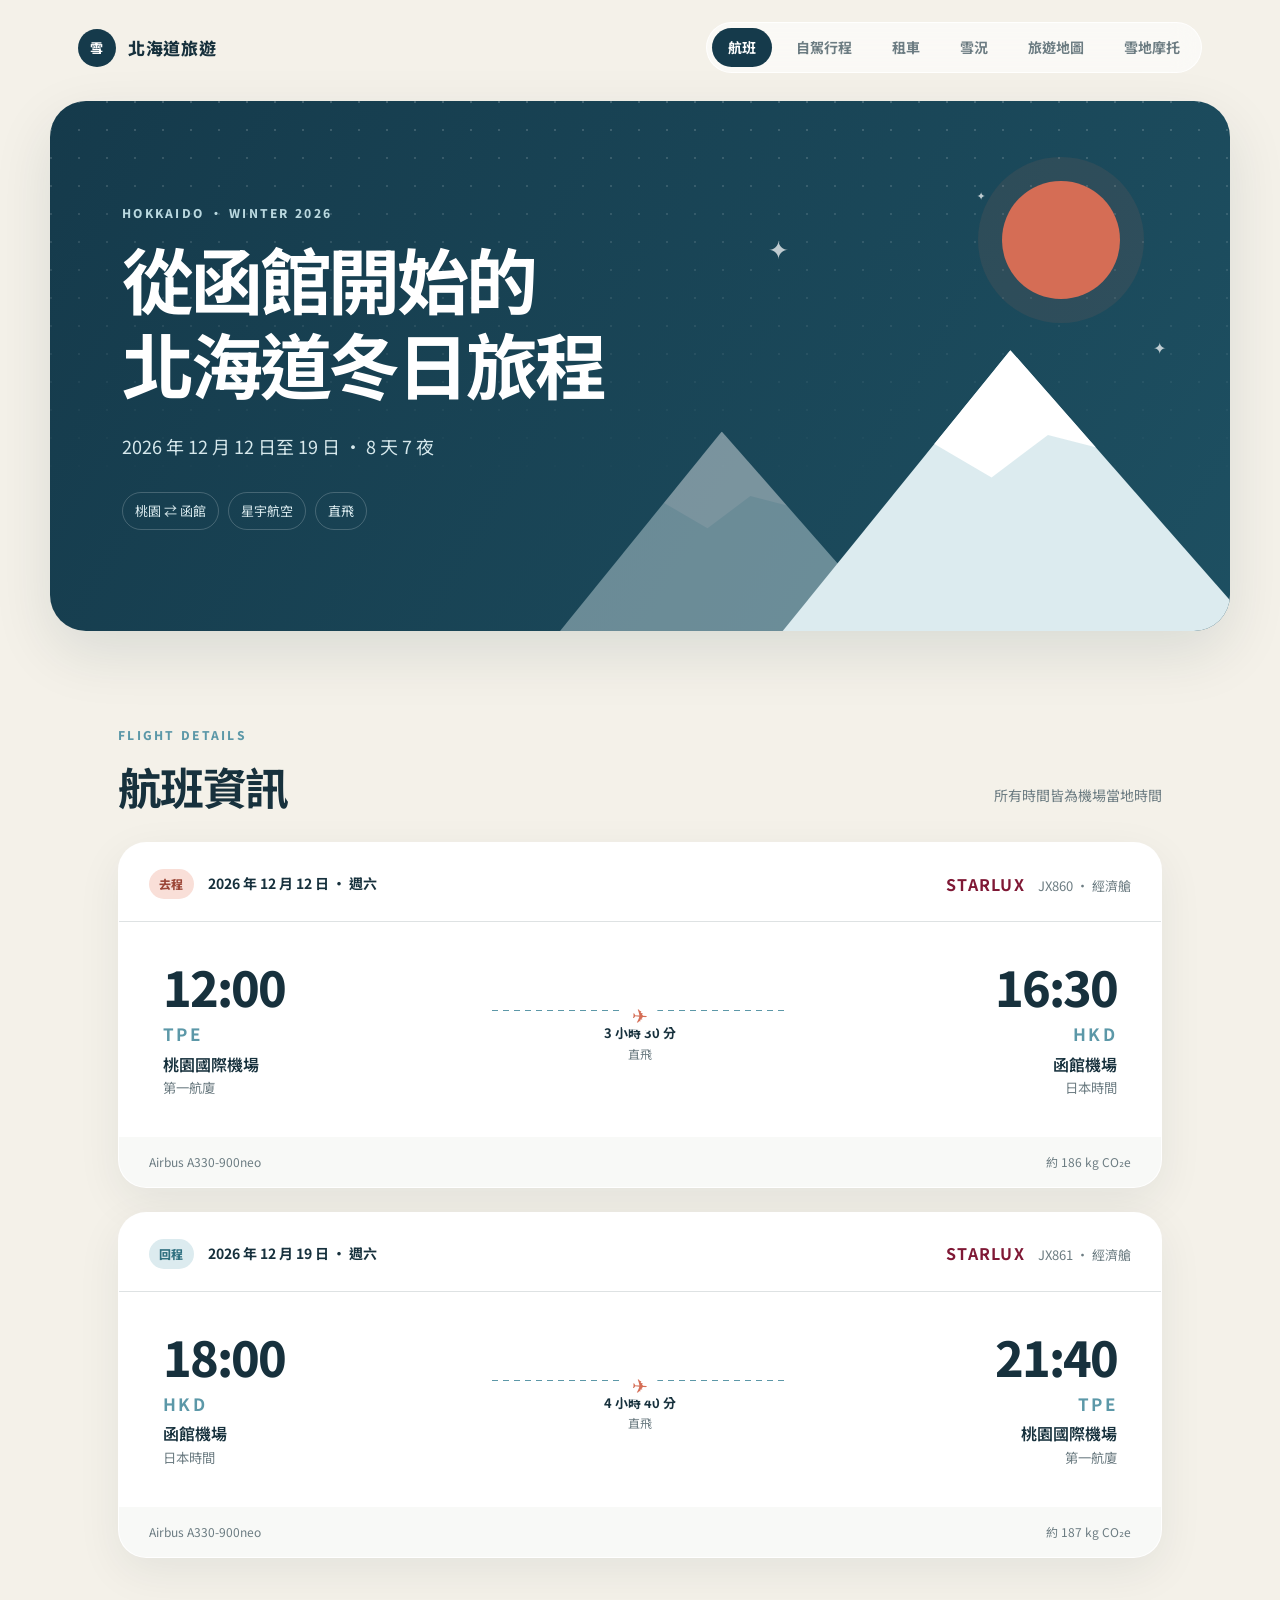
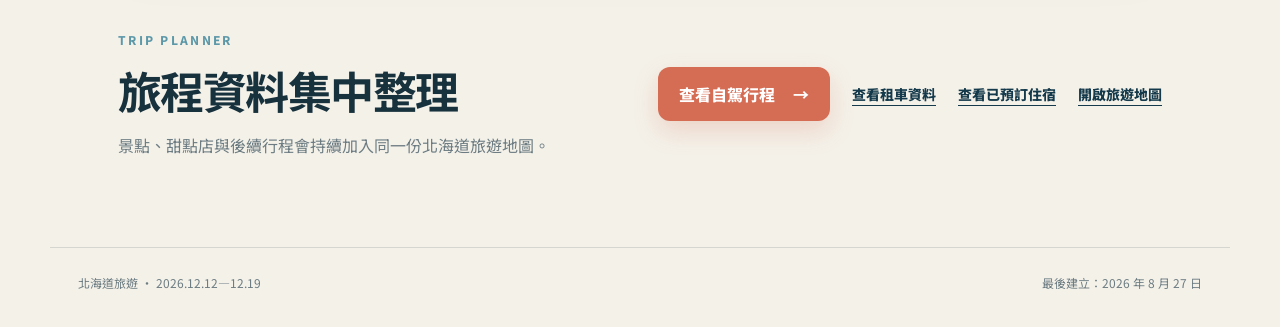
==== index.html @ eaa724d9 "Publish tandem snowmobile comparison page" ====
<!doctype html>
<html lang="zh-Hant">
<head>
  <meta charset="utf-8">
  <meta name="viewport" content="width=device-width, initial-scale=1">
  <meta name="description" content="2026 北海道旅遊航班與行程資訊">
  <meta name="theme-color" content="#153a4b">
  <title>北海道旅遊 2026｜航班資訊</title>
  <link rel="icon" href="favicon.svg" type="image/svg+xml">
  <link rel="preconnect" href="https://fonts.googleapis.com">
  <link rel="preconnect" href="https://fonts.gstatic.com" crossorigin>
  <link href="https://fonts.googleapis.com/css2?family=Noto+Sans+TC:wght@400;500;600;700;800&display=swap" rel="stylesheet">
  <link rel="stylesheet" href="styles.css">
</head>
<body>
  <a class="skip-link" href="#main">跳至主要內容</a>

  <header class="site-header">
    <a class="brand" href="index.html" aria-label="北海道旅遊首頁">
      <span class="brand-mark" aria-hidden="true">雪</span>
      <span>北海道旅遊</span>
    </a>
    <nav class="nav" aria-label="主要導覽">
      <a class="nav-link active" href="index.html" aria-current="page">航班</a>
      <a class="nav-link" href="itinerary.html">自駕行程</a>
      <a class="nav-link" href="rental.html">租車</a>
      <a class="nav-link" href="weather.html">雪況</a>
      <a class="nav-link" href="map.html">旅遊地圖</a>
      <a class="nav-link" href="snowmobile.html">雪地摩托</a>
    </nav>
  </header>

  <main id="main">
    <section class="hero">
      <div class="hero-content">
        <p class="eyebrow">HOKKAIDO · WINTER 2026</p>
        <h1>從函館開始的<br>北海道冬日旅程</h1>
        <p class="hero-copy">2026 年 12 月 12 日至 19 日 · 8 天 7 夜</p>
        <div class="hero-meta" aria-label="旅程摘要">
          <span>桃園 ⇄ 函館</span>
          <span>星宇航空</span>
          <span>直飛</span>
        </div>
      </div>
      <div class="hero-art" aria-hidden="true">
        <span class="sun"></span>
        <span class="mountain mountain-back"></span>
        <span class="mountain mountain-front"></span>
        <span class="snow snow-one">✦</span>
        <span class="snow snow-two">✦</span>
        <span class="snow snow-three">✦</span>
      </div>
    </section>

    <section class="content-section" aria-labelledby="flight-heading">
      <div class="section-heading">
        <div>
          <p class="eyebrow dark">FLIGHT DETAILS</p>
          <h2 id="flight-heading">航班資訊</h2>
        </div>
        <p class="section-note">所有時間皆為機場當地時間</p>
      </div>

      <div class="flight-grid">
        <article class="flight-card">
          <div class="flight-card-top">
            <div>
              <span class="direction-tag outbound">去程</span>
              <p class="flight-date">2026 年 12 月 12 日 · 週六</p>
            </div>
            <div class="airline">
              <strong>STARLUX</strong>
              <span>JX860 · 經濟艙</span>
            </div>
          </div>

          <div class="route" aria-label="桃園飛往函館">
            <div class="airport airport-origin">
              <time datetime="2026-12-12T12:00:00+08:00">12:00</time>
              <strong>TPE</strong>
              <span>桃園國際機場</span>
              <small>第一航廈</small>
            </div>
            <div class="route-line">
              <span class="plane" aria-hidden="true">✈</span>
              <span class="line"></span>
              <strong>3 小時 30 分</strong>
              <small>直飛</small>
            </div>
            <div class="airport airport-destination">
              <time datetime="2026-12-12T16:30:00+09:00">16:30</time>
              <strong>HKD</strong>
              <span>函館機場</span>
              <small>日本時間</small>
            </div>
          </div>

          <div class="flight-card-bottom">
            <span>Airbus A330-900neo</span>
            <span>約 186 kg CO₂e</span>
          </div>
        </article>

        <article class="flight-card">
          <div class="flight-card-top">
            <div>
              <span class="direction-tag inbound">回程</span>
              <p class="flight-date">2026 年 12 月 19 日 · 週六</p>
            </div>
            <div class="airline">
              <strong>STARLUX</strong>
              <span>JX861 · 經濟艙</span>
            </div>
          </div>

          <div class="route" aria-label="函館飛往桃園">
            <div class="airport airport-origin">
              <time datetime="2026-12-19T18:00:00+09:00">18:00</time>
              <strong>HKD</strong>
              <span>函館機場</span>
              <small>日本時間</small>
            </div>
            <div class="route-line">
              <span class="plane" aria-hidden="true">✈</span>
              <span class="line"></span>
              <strong>4 小時 40 分</strong>
              <small>直飛</small>
            </div>
            <div class="airport airport-destination">
              <time datetime="2026-12-19T21:40:00+08:00">21:40</time>
              <strong>TPE</strong>
              <span>桃園國際機場</span>
              <small>第一航廈</small>
            </div>
          </div>

          <div class="flight-card-bottom">
            <span>Airbus A330-900neo</span>
            <span>約 187 kg CO₂e</span>
          </div>
        </article>
      </div>
    </section>

    <section class="quick-section" aria-labelledby="quick-heading">
      <div class="quick-copy">
        <p class="eyebrow dark">TRIP PLANNER</p>
        <h2 id="quick-heading">旅程資料集中整理</h2>
        <p>景點、甜點店與後續行程會持續加入同一份北海道旅遊地圖。</p>
      </div>
      <div class="quick-actions">
        <a class="primary-button" href="itinerary.html">
          查看自駕行程
          <span aria-hidden="true">→</span>
        </a>
        <a class="text-button" href="rental.html">查看租車資料</a>
        <a class="text-button" href="itinerary.html#hotel-booking">查看已預訂住宿</a>
        <a class="text-button" href="map.html">開啟旅遊地圖</a>
      </div>
    </section>
  </main>

  <footer class="footer">
    <p>北海道旅遊 · 2026.12.12—12.19</p>
    <p>最後建立：2026 年 8 月 27 日</p>
  </footer>
</body>
</html>
---- styles.css ----
:root {
  --ink: #17313d;
  --muted: #6c7c82;
  --paper: #f4f1e9;
  --white: #ffffff;
  --deep: #153a4b;
  --deep-2: #0d2935;
  --ice: #dcebef;
  --blue: #5c98a8;
  --coral: #d56d55;
  --gold: #d5aa58;
  --line: rgba(23, 49, 61, 0.14);
  --shadow: 0 22px 60px rgba(13, 41, 53, 0.11);
  --radius-lg: 28px;
  --radius-md: 18px;
}

* {
  box-sizing: border-box;
}

html {
  scroll-behavior: smooth;
}

body {
  margin: 0;
  color: var(--ink);
  background: var(--paper);
  font-family: "Noto Sans TC", system-ui, -apple-system, BlinkMacSystemFont, "Segoe UI", sans-serif;
  line-height: 1.65;
}

a {
  color: inherit;
}

.skip-link {
  position: fixed;
  top: 12px;
  left: 12px;
  z-index: 100;
  padding: 10px 14px;
  color: var(--white);
  background: var(--deep-2);
  border-radius: 8px;
  transform: translateY(-160%);
}

.skip-link:focus {
  transform: translateY(0);
}

.site-header {
  position: relative;
  z-index: 10;
  display: flex;
  align-items: center;
  justify-content: space-between;
  max-width: 1180px;
  margin: 0 auto;
  padding: 22px 28px;
}

.brand {
  display: inline-flex;
  align-items: center;
  gap: 12px;
  font-size: 17px;
  font-weight: 800;
  text-decoration: none;
  letter-spacing: 0.04em;
}

.brand-mark {
  display: grid;
  width: 38px;
  height: 38px;
  place-items: center;
  color: var(--white);
  background: var(--deep);
  border-radius: 50%;
  font-size: 13px;
}

.nav {
  display: flex;
  gap: 8px;
  padding: 5px;
  background: rgba(255, 255, 255, 0.58);
  border: 1px solid rgba(255, 255, 255, 0.85);
  border-radius: 999px;
  backdrop-filter: blur(14px);
}

.nav-link {
  padding: 8px 16px;
  color: var(--muted);
  border-radius: 999px;
  font-size: 14px;
  font-weight: 700;
  text-decoration: none;
}

.nav-link:hover,
.nav-link:focus-visible {
  color: var(--ink);
}

.nav-link.active {
  color: var(--white);
  background: var(--deep);
}

.hero {
  position: relative;
  display: grid;
  grid-template-columns: 1.1fr 0.9fr;
  min-height: 530px;
  max-width: 1180px;
  margin: 6px auto 0;
  overflow: hidden;
  color: var(--white);
  background:
    linear-gradient(120deg, rgba(21, 58, 75, 0.99), rgba(30, 81, 99, 0.93)),
    var(--deep);
  border-radius: 36px;
  box-shadow: var(--shadow);
}

.hero::before {
  position: absolute;
  inset: 0;
  content: "";
  opacity: 0.17;
  background-image: radial-gradient(circle at 1px 1px, #fff 1px, transparent 0);
  background-size: 28px 28px;
  mask-image: linear-gradient(to bottom, #000, transparent 75%);
}

.hero-content {
  position: relative;
  z-index: 2;
  align-self: center;
  padding: 72px;
}

.eyebrow {
  margin: 0 0 14px;
  color: #b9d8df;
  font-size: 12px;
  font-weight: 800;
  letter-spacing: 0.19em;
}

.eyebrow.dark {
  color: var(--blue);
}

.hero h1,
.map-hero h1 {
  margin: 0;
  font-size: clamp(42px, 6vw, 72px);
  line-height: 1.18;
  letter-spacing: -0.045em;
}

.hero-copy {
  margin: 26px 0 0;
  color: #d6e8ec;
  font-size: 18px;
}

.hero-meta {
  display: flex;
  flex-wrap: wrap;
  gap: 9px;
  margin-top: 30px;
}

.hero-meta span {
  padding: 7px 12px;
  color: #dcecf0;
  border: 1px solid rgba(255, 255, 255, 0.2);
  border-radius: 999px;
  font-size: 13px;
}

.hero-art {
  position: relative;
  min-height: 460px;
}

.sun {
  position: absolute;
  top: 80px;
  right: 110px;
  width: 118px;
  height: 118px;
  background: var(--coral);
  border-radius: 50%;
  box-shadow: 0 0 0 24px rgba(213, 109, 85, 0.1);
}

.mountain {
  position: absolute;
  right: -20%;
  bottom: -17%;
  width: 118%;
  height: 70%;
  background: #dcebef;
  clip-path: polygon(48% 0, 100% 100%, 0 100%);
}

.mountain::before {
  position: absolute;
  top: 0;
  left: 0;
  width: 100%;
  height: 52%;
  content: "";
  background: #fff;
  clip-path: polygon(48% 0, 66% 54%, 54% 44%, 45% 66%, 35% 47%, 26% 62%);
}

.mountain-back {
  right: 35%;
  bottom: -24%;
  opacity: 0.42;
  transform: scale(0.76);
}

.snow {
  position: absolute;
  color: rgba(255, 255, 255, 0.72);
}

.snow-one { top: 24%; left: 13%; font-size: 25px; }
.snow-two { top: 44%; right: 12%; font-size: 16px; }
.snow-three { top: 16%; right: 46%; font-size: 11px; }

.content-section,
.quick-section,
.saved-preview {
  max-width: 1100px;
  margin: 0 auto;
  padding: 94px 28px 0;
}

.section-heading {
  display: flex;
  align-items: end;
  justify-content: space-between;
  gap: 24px;
  margin-bottom: 28px;
}

.section-heading.compact {
  margin-bottom: 22px;
}

.section-heading h2,
.quick-copy h2,
.map-card-content h2 {
  margin: 0;
  font-size: clamp(30px, 4vw, 44px);
  line-height: 1.25;
  letter-spacing: -0.035em;
}

.section-note {
  margin: 0 0 7px;
  color: var(--muted);
  font-size: 14px;
}

.flight-grid {
  display: grid;
  gap: 24px;
}

.flight-card {
  overflow: hidden;
  background: var(--white);
  border: 1px solid rgba(255, 255, 255, 0.9);
  border-radius: var(--radius-lg);
  box-shadow: 0 14px 45px rgba(13, 41, 53, 0.07);
}

.flight-card-top,
.flight-card-bottom {
  display: flex;
  align-items: center;
  justify-content: space-between;
  gap: 20px;
}

.flight-card-top {
  padding: 26px 30px 22px;
  border-bottom: 1px solid var(--line);
}

.direction-tag,
.status-badge,
.place-type {
  display: inline-flex;
  align-items: center;
  width: fit-content;
  padding: 5px 10px;
  border-radius: 999px;
  font-size: 12px;
  font-weight: 800;
  letter-spacing: 0.04em;
}

.direction-tag.outbound {
  color: #9b4637;
  background: #f9dfd8;
}

.direction-tag.inbound,
.status-badge {
  color: #2f7080;
  background: var(--ice);
}

.flight-date {
  display: inline;
  margin: 0 0 0 10px;
  font-size: 14px;
  font-weight: 700;
}

.airline {
  display: flex;
  align-items: baseline;
  gap: 13px;
  text-align: right;
}

.airline strong {
  color: #7f1835;
  letter-spacing: 0.08em;
}

.airline span {
  color: var(--muted);
  font-size: 13px;
}

.route {
  display: grid;
  grid-template-columns: 1fr minmax(210px, 1fr) 1fr;
  align-items: center;
  gap: 34px;
  padding: 38px 44px;
}

.airport {
  display: grid;
}

.airport-destination {
  text-align: right;
}

.airport time {
  font-size: clamp(30px, 4.4vw, 48px);
  font-weight: 800;
  line-height: 1.1;
  letter-spacing: -0.04em;
}

.airport strong {
  margin-top: 8px;
  color: var(--blue);
  font-size: 17px;
  letter-spacing: 0.14em;
}

.airport span {
  margin-top: 2px;
  font-weight: 600;
}

.airport small,
.route-line small {
  color: var(--muted);
}

.route-line {
  position: relative;
  display: grid;
  justify-items: center;
  text-align: center;
}

.route-line .line {
  width: 100%;
  height: 1px;
  margin: 15px 0 11px;
  background: repeating-linear-gradient(to right, var(--blue) 0 6px, transparent 6px 11px);
}

.route-line .plane {
  position: absolute;
  top: 4px;
  color: var(--coral);
  background: var(--white);
  padding: 0 9px;
  font-size: 19px;
  transform: rotate(4deg);
}

.route-line strong {
  font-size: 13px;
}

.route-line small {
  font-size: 12px;
}

.flight-card-bottom {
  padding: 15px 30px;
  color: var(--muted);
  background: #f8f9f7;
  font-size: 12px;
}

.quick-section {
  display: flex;
  align-items: center;
  justify-content: space-between;
  gap: 42px;
  padding-top: 72px;
  padding-bottom: 88px;
}

.quick-copy p:last-child {
  max-width: 650px;
  margin: 14px 0 0;
  color: var(--muted);
}

.quick-actions {
  display: flex;
  flex: none;
  align-items: center;
  gap: 22px;
}

.text-button {
  color: var(--deep);
  font-size: 14px;
  font-weight: 800;
  text-underline-offset: 5px;
}

.primary-button {
  display: inline-flex;
  flex: none;
  align-items: center;
  justify-content: center;
  gap: 18px;
  padding: 14px 21px;
  color: var(--white);
  background: var(--coral);
  border-radius: 12px;
  box-shadow: 0 10px 25px rgba(213, 109, 85, 0.22);
  font-weight: 800;
  text-decoration: none;
  transition: transform 160ms ease, box-shadow 160ms ease;
}

.primary-button:hover,
.primary-button:focus-visible {
  transform: translateY(-2px);
  box-shadow: 0 14px 30px rgba(213, 109, 85, 0.3);
}

.primary-button.wide {
  width: 100%;
  margin-top: 26px;
}

.footer {
  display: flex;
  align-items: center;
  justify-content: space-between;
  gap: 20px;
  max-width: 1180px;
  margin: 0 auto;
  padding: 25px 28px 34px;
  color: var(--muted);
  border-top: 1px solid var(--line);
  font-size: 12px;
}

.footer p {
  margin: 0;
}

.map-main {
  padding-bottom: 90px;
}

.map-hero {
  display: flex;
  align-items: center;
  gap: 34px;
  max-width: 1100px;
  margin: 28px auto 0;
  padding: 62px 28px 46px;
}

.map-hero h1 {
  color: var(--deep);
  font-size: clamp(40px, 6vw, 68px);
}

.map-hero p:last-child {
  max-width: 700px;
  margin: 16px 0 0;
  color: var(--muted);
  font-size: 17px;
}

.map-pin {
  display: grid;
  flex: none;
  width: 96px;
  height: 112px;
  place-items: center;
  background: var(--coral);
  border-radius: 50% 50% 50% 10%;
  transform: rotate(-45deg);
  box-shadow: 0 18px 38px rgba(213, 109, 85, 0.22);
}

.map-pin span {
  width: 30px;
  height: 30px;
  background: var(--paper);
  border-radius: 50%;
}

.map-card {
  display: grid;
  grid-template-columns: 1.06fr 0.94fr;
  max-width: 1044px;
  min-height: 500px;
  margin: 0 auto;
  overflow: hidden;
  background: var(--white);
  border-radius: 32px;
  box-shadow: var(--shadow);
}

.map-card-art {
  position: relative;
  overflow: hidden;
  background-color: var(--deep);
  background-image:
    linear-gradient(rgba(255,255,255,.035) 1px, transparent 1px),
    linear-gradient(90deg, rgba(255,255,255,.035) 1px, transparent 1px);
  background-size: 40px 40px;
}

.map-card-art::before {
  position: absolute;
  top: 16%;
  right: 13%;
  width: 57%;
  height: 72%;
  content: "";
  background: #dcebef;
  border-radius: 52% 48% 45% 55% / 41% 53% 47% 59%;
  transform: rotate(-12deg);
  box-shadow: inset -30px -20px 0 rgba(92, 152, 168, 0.2);
}

.road {
  position: absolute;
  z-index: 2;
  height: 4px;
  background: var(--gold);
  border-radius: 999px;
  transform-origin: left center;
}

.road-one {
  top: 47%;
  left: 31%;
  width: 48%;
  transform: rotate(-19deg);
}

.road-two {
  top: 35%;
  left: 53%;
  width: 33%;
  transform: rotate(62deg);
}

.dot {
  position: absolute;
  z-index: 3;
  width: 18px;
  height: 18px;
  background: var(--coral);
  border: 4px solid var(--white);
  border-radius: 50%;
  box-shadow: 0 5px 10px rgba(13, 41, 53, 0.24);
}

.dot-one { top: 51%; left: 41%; }
.dot-two { top: 36%; left: 64%; }
.dot-three { top: 62%; left: 71%; }

.map-label {
  position: absolute;
  z-index: 4;
  bottom: 24px;
  left: 28px;
  color: rgba(255, 255, 255, 0.7);
  font-size: 11px;
  font-weight: 800;
  letter-spacing: 0.3em;
}

.map-card-content {
  align-self: center;
  padding: 56px;
}

.map-card-content h2 {
  margin-top: 17px;
}

.map-card-content > p {
  color: var(--muted);
}

.map-facts {
  display: grid;
  gap: 12px;
  margin: 24px 0 0;
}

.map-facts div {
  display: flex;
  justify-content: space-between;
  gap: 24px;
  padding-bottom: 10px;
  border-bottom: 1px solid var(--line);
}

.map-facts dt {
  color: var(--muted);
  font-size: 13px;
}

.map-facts dd {
  margin: 0;
  font-size: 13px;
  font-weight: 700;
  text-align: right;
}

.privacy-note {
  margin: 14px 0 0;
  font-size: 11px;
  line-height: 1.55;
}

.saved-preview {
  padding-top: 74px;
}

.place-grid {
  display: grid;
  grid-template-columns: repeat(2, 1fr);
  gap: 18px;
}

.place-card {
  padding: 26px;
  background: rgba(255, 255, 255, 0.58);
  border: 1px solid rgba(255, 255, 255, 0.9);
  border-radius: var(--radius-md);
}

.place-type {
  color: #2f7080;
  background: var(--ice);
}

.place-card h3 {
  margin: 16px 0 7px;
  font-size: 21px;
}

.place-card p {
  margin: 0;
  color: var(--muted);
  font-size: 14px;
}

/* Self-drive itinerary */
.itinerary-main {
  padding-bottom: 92px;
}

.roadtrip-hero {
  position: relative;
  display: grid;
  grid-template-columns: .9fr 1.1fr;
  align-items: center;
  min-height: 460px;
  max-width: 1180px;
  margin: 6px auto 0;
  overflow: hidden;
  color: var(--white);
  background: var(--deep);
  border-radius: 36px;
  box-shadow: var(--shadow);
}

.roadtrip-hero::after {
  position: absolute;
  inset: 0;
  z-index: 0;
  content: "";
  opacity: .15;
  background-image: radial-gradient(circle at 1px 1px, #fff 1px, transparent 0);
  background-size: 25px 25px;
}

.roadtrip-copy,
.route-diagram {
  position: relative;
  z-index: 1;
}

.roadtrip-copy {
  padding: 64px 0 64px 70px;
}

.roadtrip-copy h1 {
  margin: 0;
  font-size: clamp(42px, 5.4vw, 68px);
  line-height: 1.16;
  letter-spacing: -.045em;
}

.roadtrip-copy > p:last-child {
  margin: 24px 0 0;
  color: #c9e0e6;
}

.route-diagram {
  min-height: 360px;
  margin: 35px 35px 35px 20px;
  color: #7eb6c3;
  background: rgba(255, 255, 255, .055);
  border: 1px solid rgba(255, 255, 255, .1);
  border-radius: 28px;
}

.route-diagram svg {
  position: absolute;
  inset: 8% 3% 5%;
  width: 94%;
  height: 87%;
}

.route-stop {
  position: absolute;
  z-index: 2;
  padding: 5px 10px;
  color: var(--white);
  background: var(--coral);
  border: 3px solid var(--deep);
  border-radius: 999px;
  box-shadow: 0 7px 18px rgba(0,0,0,.18);
  font-size: 12px;
  font-weight: 800;
}

.stop-hakodate { bottom: 8%; left: 7%; }
.stop-onuma { bottom: 21%; left: 21%; }
.stop-toya { top: 50%; left: 38%; }
.stop-noboribetsu { top: 50%; right: 35%; }
.stop-otaru { top: 26%; right: 29%; }
.stop-sapporo { top: 35%; right: 18%; }
.stop-biei { top: 20%; right: 7%; }
.stop-asahikawa { top: 6%; right: 2%; }
.stop-chitose { top: 50%; right: 8%; }

.route-summary,
.daily-section,
.drive-guide,
.decision-section,
.source-section {
  max-width: 1100px;
  margin: 0 auto;
  padding: 88px 28px 0;
}

.night-grid {
  display: grid;
  grid-template-columns: repeat(6, 1fr);
  gap: 12px;
}

.night-grid article {
  display: grid;
  min-height: 145px;
  padding: 20px;
  align-content: space-between;
  background: rgba(255, 255, 255, .62);
  border: 1px solid rgba(255, 255, 255, .88);
  border-radius: 17px;
}

.night-grid span,
.night-grid small {
  color: var(--muted);
  font-size: 11px;
}

.night-grid strong {
  font-size: 23px;
}

.day-list {
  display: grid;
  gap: 20px;
}

.day-card {
  overflow: hidden;
  background: var(--white);
  border: 1px solid rgba(255,255,255,.9);
  border-radius: 24px;
  box-shadow: 0 12px 38px rgba(13, 41, 53, .065);
}

.day-card.long-drive {
  border: 2px solid #d69656;
}

.day-card.penguin-day {
  border: 2px solid #69a9bb;
  box-shadow: 0 16px 44px rgba(25, 92, 111, .13);
}

.day-header {
  display: grid;
  grid-template-columns: 66px 1fr auto;
  align-items: center;
  gap: 20px;
  padding: 24px 28px;
  background: #f9faf8;
  border-bottom: 1px solid var(--line);
}

.day-number {
  display: grid;
  width: 58px;
  height: 58px;
  place-items: center;
  align-content: center;
  color: var(--white);
  background: var(--deep);
  border-radius: 17px;
  line-height: 1;
}

.day-number span {
  font-size: 8px;
  font-weight: 800;
  letter-spacing: .15em;
}

.day-number strong {
  margin-top: 4px;
  font-size: 25px;
}

.day-header p {
  margin: 0 0 2px;
  color: var(--muted);
  font-size: 12px;
  font-weight: 700;
}

.day-header h3 {
  margin: 0;
  font-size: 21px;
  line-height: 1.35;
}

.drive-stat {
  display: grid;
  min-width: 120px;
  text-align: right;
}

.drive-stat strong {
  color: var(--blue);
}

.drive-stat span {
  color: var(--muted);
  font-size: 11px;
}

.day-body {
  display: grid;
  grid-template-columns: 1fr 270px;
  gap: 32px;
  padding: 28px;
}

.day-plan h4 {
  margin: 0 0 14px;
  color: var(--blue);
  font-size: 12px;
  letter-spacing: .12em;
}

.day-plan ul {
  display: grid;
  gap: 12px;
  margin: 0;
  padding: 0;
  list-style: none;
}

.day-plan li {
  display: grid;
  grid-template-columns: 58px 1fr;
  gap: 14px;
  align-items: start;
}

.day-plan time {
  color: var(--coral);
  font-size: 12px;
  font-weight: 800;
}

.day-plan li span {
  font-size: 14px;
}

.day-side {
  align-self: start;
  padding: 19px;
  background: #edf5f6;
  border-radius: 16px;
}

.day-side.warning-side {
  background: #fff4de;
}

.day-side.danger-side {
  color: #6d2b26;
  background: #fde8e4;
}

.priority-label {
  color: var(--blue);
  font-size: 10px;
  font-weight: 800;
  letter-spacing: .13em;
}

.warning-side .priority-label { color: #aa6a18; }
.danger-side .priority-label { color: #a84439; }

.day-side p {
  margin: 8px 0 17px;
  font-size: 12px;
}

.day-side a {
  color: var(--deep);
  font-size: 12px;
  font-weight: 800;
  text-underline-offset: 4px;
}

.guide-grid {
  display: grid;
  grid-template-columns: repeat(4, 1fr);
  gap: 16px;
}

.guide-card {
  padding: 24px;
  background: var(--deep);
  color: var(--white);
  border-radius: 20px;
}

.guide-card.critical-card {
  background: var(--coral);
}

.guide-icon {
  display: grid;
  width: 38px;
  height: 38px;
  place-items: center;
  color: var(--deep);
  background: var(--white);
  border-radius: 50%;
  font-size: 12px;
  font-weight: 800;
}

.guide-card h3 {
  margin: 18px 0 8px;
  font-size: 17px;
}

.guide-card p {
  margin: 0;
  color: #d7e7ea;
  font-size: 12px;
}

.critical-card p {
  color: #fff4ef;
}

.decision-section {
  display: grid;
  grid-template-columns: .65fr 1.35fr;
  gap: 48px;
  align-items: start;
}

.decision-section h2,
.source-section h2 {
  margin: 0;
  font-size: clamp(28px, 4vw, 42px);
  line-height: 1.25;
  letter-spacing: -.035em;
}

.decision-grid {
  display: grid;
  gap: 18px;
}

.decision-grid div {
  padding-bottom: 18px;
  border-bottom: 1px solid var(--line);
}

.decision-grid h3 {
  margin: 0 0 5px;
  font-size: 15px;
}

.decision-grid p {
  margin: 0;
  color: var(--muted);
  font-size: 13px;
}

.source-section {
  padding-bottom: 10px;
}

.source-section h2 {
  font-size: 28px;
}

.source-links {
  display: flex;
  flex-wrap: wrap;
  gap: 9px;
  margin-top: 20px;
}

.source-links a {
  padding: 8px 12px;
  color: var(--deep);
  background: rgba(255,255,255,.66);
  border: 1px solid rgba(255,255,255,.9);
  border-radius: 999px;
  font-size: 11px;
  font-weight: 700;
  text-decoration: none;
}

.source-section > p {
  margin: 16px 0 0;
  color: var(--muted);
  font-size: 11px;
}

@media (max-width: 900px) {
  .hero {
    grid-template-columns: 1fr;
    margin-inline: 18px;
  }

  .hero-content {
    padding: 58px 48px 20px;
  }

  .hero-art {
    min-height: 300px;
  }

  .sun {
    top: 30px;
  }

  .route {
    gap: 20px;
    padding-inline: 30px;
  }

  .map-card {
    grid-template-columns: 1fr;
    margin-inline: 28px;
  }

  .map-card-art {
    min-height: 330px;
  }

  .roadtrip-hero {
    grid-template-columns: 1fr;
    margin-inline: 18px;
  }

  .roadtrip-copy {
    padding: 58px 48px 10px;
  }

  .route-diagram {
    margin: 20px 35px 35px;
  }

  .night-grid {
    grid-template-columns: repeat(3, 1fr);
  }

  .guide-grid {
    grid-template-columns: repeat(2, 1fr);
  }
}

@media (max-width: 680px) {
  .site-header {
    padding: 16px 18px;
  }

  .brand > span:last-child {
    display: none;
  }

  .nav-link {
    padding: 7px 12px;
    font-size: 13px;
  }

  .hero {
    min-height: 0;
    border-radius: 24px;
  }

  .hero-content {
    padding: 48px 28px 12px;
  }

  .hero h1 {
    font-size: 43px;
  }

  .hero-copy {
    font-size: 15px;
  }

  .hero-art {
    min-height: 250px;
  }

  .sun {
    right: 68px;
    width: 84px;
    height: 84px;
  }

  .content-section,
  .quick-section,
  .saved-preview {
    padding-inline: 18px;
  }

  .content-section {
    padding-top: 68px;
  }

  .section-heading,
  .quick-section {
    align-items: flex-start;
    flex-direction: column;
  }

  .quick-actions {
    align-items: flex-start;
    flex-direction: column;
  }

  .section-note {
    margin-top: -12px;
  }

  .flight-card-top {
    align-items: flex-start;
    padding: 22px;
  }

  .flight-date {
    display: block;
    margin: 8px 0 0;
  }

  .airline {
    align-items: end;
    flex-direction: column;
    gap: 2px;
  }

  .route {
    grid-template-columns: 1fr 70px 1fr;
    gap: 10px;
    padding: 30px 20px;
  }

  .airport time {
    font-size: 30px;
  }

  .airport span {
    font-size: 13px;
  }

  .airport small {
    font-size: 10px;
  }

  .route-line .line {
    margin-top: 15px;
  }

  .route-line strong {
    font-size: 10px;
  }

  .route-line small {
    font-size: 9px;
  }

  .flight-card-bottom {
    align-items: flex-start;
    flex-direction: column;
    gap: 2px;
    padding-inline: 22px;
  }

  .quick-section {
    padding-top: 58px;
    padding-bottom: 68px;
  }

  .map-hero {
    align-items: flex-start;
    flex-direction: column;
    gap: 28px;
    padding-top: 40px;
  }

  .map-pin {
    width: 62px;
    height: 72px;
  }

  .map-pin span {
    width: 20px;
    height: 20px;
  }

  .map-card {
    margin-inline: 18px;
    border-radius: 24px;
  }

  .map-card-art {
    min-height: 250px;
  }

  .map-card-content {
    padding: 34px 24px;
  }

  .place-grid {
    grid-template-columns: 1fr;
  }

  .footer {
    align-items: flex-start;
    flex-direction: column;
    gap: 4px;
    margin-inline: 18px;
    padding-inline: 0;
  }

  .roadtrip-hero {
    border-radius: 24px;
  }

  .roadtrip-copy {
    padding: 46px 28px 4px;
  }

  .roadtrip-copy h1 {
    font-size: 42px;
  }

  .route-diagram {
    min-height: 265px;
    margin: 20px 16px 18px;
  }

  .route-stop {
    padding: 4px 7px;
    font-size: 9px;
  }

  .route-summary,
  .daily-section,
  .drive-guide,
  .decision-section,
  .source-section {
    padding-inline: 18px;
    padding-top: 66px;
  }

  .night-grid,
  .guide-grid {
    grid-template-columns: 1fr;
  }

  .night-grid article {
    min-height: 108px;
  }

  .day-header {
    grid-template-columns: 56px 1fr;
    gap: 15px;
    padding: 20px;
  }

  .day-number {
    width: 52px;
    height: 52px;
  }

  .day-header h3 {
    font-size: 18px;
  }

  .drive-stat {
    grid-column: 2;
    min-width: 0;
    text-align: left;
  }

  .drive-stat strong,
  .drive-stat span {
    display: inline;
    margin-right: 8px;
  }

  .day-body {
    grid-template-columns: 1fr;
    gap: 22px;
    padding: 22px 20px;
  }

  .day-plan li {
    grid-template-columns: 50px 1fr;
    gap: 10px;
  }

  .decision-section {
    grid-template-columns: 1fr;
    gap: 28px;
  }
}

@media (prefers-reduced-motion: reduce) {
  *,
  *::before,
  *::after {
    scroll-behavior: auto !important;
    transition-duration: 0.01ms !important;
  }
}

/* Snow outlook */
.weather-main {
  padding-bottom: 92px;
}

.weather-hero {
  position: relative;
  display: grid;
  grid-template-columns: 1.25fr .75fr;
  align-items: center;
  min-height: 440px;
  max-width: 1180px;
  margin: 6px auto 0;
  padding: 66px 70px;
  overflow: hidden;
  color: var(--white);
  background:
    radial-gradient(circle at 78% 20%, rgba(172, 221, 232, .22), transparent 30%),
    linear-gradient(125deg, #102f3d, #245d70);
  border-radius: 36px;
  box-shadow: var(--shadow);
}

.weather-hero::after {
  position: absolute;
  inset: 0;
  content: "";
  opacity: .16;
  background-image: radial-gradient(circle at 1px 1px, #fff 1px, transparent 0);
  background-size: 25px 25px;
}

.weather-hero > * {
  position: relative;
  z-index: 1;
}

.weather-hero h1 {
  max-width: 620px;
  margin: 12px 0 18px;
  font-size: clamp(48px, 6vw, 76px);
  line-height: 1.08;
  letter-spacing: -.055em;
}

.weather-lead {
  max-width: 620px;
  margin: 0;
  color: #d5e8ec;
}

.weather-status {
  display: grid;
  justify-items: start;
  padding: 28px;
  background: rgba(255, 255, 255, .09);
  border: 1px solid rgba(255, 255, 255, .18);
  border-radius: 24px;
  backdrop-filter: blur(8px);
}

.weather-status span,
.weather-status small {
  color: #bbd9e0;
  font-size: 12px;
  font-weight: 700;
}

.weather-status strong {
  margin: 2px 0 18px;
  font-size: 30px;
}

.weather-status p {
  margin: 0 0 5px;
  color: #ffcabd;
  font-weight: 800;
}

.weather-section {
  max-width: 1100px;
  margin: 0 auto;
  padding: 88px 28px 0;
}

.forecast-grid {
  display: grid;
  grid-template-columns: repeat(3, 1fr);
  gap: 16px;
}

.forecast-card {
  min-height: 265px;
  padding: 28px;
  background: rgba(255,255,255,.7);
  border: 1px solid rgba(255,255,255,.9);
  border-radius: 22px;
}

.forecast-card > span {
  display: grid;
  width: 40px;
  height: 40px;
  place-items: center;
  color: var(--white);
  background: var(--blue);
  border-radius: 12px;
  font-size: 12px;
  font-weight: 800;
}

.forecast-card h3 {
  margin: 24px 0 10px;
  font-size: 20px;
  line-height: 1.35;
}

.forecast-card p,
.forecast-note,
.event-callout p,
.table-note,
.region-grid p,
.impact-list p,
.update-timeline p {
  margin: 0;
  color: var(--muted);
  font-size: 14px;
}

.pending-card > span {
  background: var(--coral);
}

.action-card {
  color: var(--white);
  background: var(--deep);
  border-color: var(--deep);
}

.action-card p {
  color: #c9dce1;
}

.forecast-note {
  margin-top: 18px;
  padding: 20px 22px;
  background: #e6eff1;
  border-left: 4px solid var(--blue);
  border-radius: 8px 16px 16px 8px;
}

.forecast-note strong {
  color: var(--ink);
}

.event-callout {
  display: grid;
  grid-template-columns: 210px 1fr;
  gap: 24px;
  margin-bottom: 18px;
  padding: 24px 26px;
  background: #fff1ed;
  border: 1px solid #f2d1c8;
  border-radius: 18px;
}

.event-callout strong {
  color: #a14e3c;
}

.snow-table-wrap {
  overflow-x: auto;
  background: var(--white);
  border: 1px solid rgba(255,255,255,.9);
  border-radius: 22px;
  box-shadow: 0 12px 38px rgba(13, 41, 53, .055);
}

.snow-table {
  width: 100%;
  min-width: 820px;
  border-collapse: collapse;
  font-size: 14px;
}

.snow-table th,
.snow-table td {
  padding: 17px 18px;
  text-align: left;
  border-bottom: 1px solid var(--line);
}

.snow-table thead th {
  color: var(--white);
  background: var(--deep);
  font-size: 12px;
  letter-spacing: .05em;
}

.snow-table tbody th {
  white-space: nowrap;
}

.snow-table tbody tr:last-child th,
.snow-table tbody tr:last-child td {
  border-bottom: 0;
}

.snow-table tbody tr:hover {
  background: #f7faf9;
}

.snow-table td:nth-child(3),
.snow-table td:nth-child(4) {
  color: #2b7185;
  font-weight: 800;
}

.table-note {
  margin-top: 12px;
  font-size: 12px;
}

.region-grid {
  display: grid;
  grid-template-columns: repeat(2, 1fr);
  gap: 14px;
}

.region-grid article {
  padding: 25px;
  background: rgba(255,255,255,.62);
  border: 1px solid rgba(255,255,255,.9);
  border-radius: 19px;
}

.region-grid h3 {
  margin: 14px 0 7px;
  font-size: 18px;
}

.snow-level {
  display: inline-block;
  padding: 4px 9px;
  border-radius: 999px;
  font-size: 10px;
  font-weight: 800;
  letter-spacing: .06em;
}

.snow-level.high {
  color: #245d70;
  background: #dcecef;
}

.snow-level.medium {
  color: #765820;
  background: #f4e8c8;
}

.snow-level.variable {
  color: #705c51;
  background: #eee7e1;
}

.snow-level.danger {
  color: #994431;
  background: #f9ddd6;
}

.route-impact {
  display: grid;
  grid-template-columns: .65fr 1.35fr;
  gap: 56px;
  align-items: start;
}

.route-impact h2 {
  margin: 10px 0 0;
  font-size: 36px;
  line-height: 1.2;
}

.impact-list {
  display: grid;
  gap: 1px;
  overflow: hidden;
  background: var(--line);
  border: 1px solid var(--line);
  border-radius: 20px;
}

.impact-list article {
  display: grid;
  grid-template-columns: 165px 1fr;
  gap: 20px;
  padding: 22px;
  background: #fafaf7;
}

.impact-list strong {
  font-size: 14px;
}

.update-timeline {
  display: grid;
  grid-template-columns: repeat(4, 1fr);
  gap: 12px;
  margin: 0;
  padding: 0;
  list-style: none;
}

.update-timeline li {
  min-height: 210px;
  padding: 24px;
  background: var(--white);
  border-top: 4px solid var(--blue);
  border-radius: 8px 8px 18px 18px;
}

.update-timeline time {
  color: var(--coral);
  font-size: 20px;
  font-weight: 800;
}

.update-timeline strong {
  display: block;
  margin: 28px 0 8px;
  font-size: 15px;
}

.weather-sources {
  max-width: 1044px;
}

/* Rental page */
.rental-main {
  padding-bottom: 90px;
}

.rental-hero {
  display: grid;
  grid-template-columns: 1.25fr .75fr;
  align-items: center;
  gap: 48px;
  max-width: 1100px;
  min-height: 430px;
  margin: 28px auto 0;
  padding: 68px;
  color: var(--white);
  background:
    radial-gradient(circle at 82% 12%, rgba(213,170,88,.2), transparent 28%),
    linear-gradient(135deg, var(--deep-2), #20596c);
  border-radius: 32px;
  box-shadow: var(--shadow);
}

.rental-hero h1 {
  margin: 0;
  font-size: clamp(42px, 6vw, 68px);
  line-height: 1.15;
  letter-spacing: -.045em;
}

.rental-lead {
  margin: 22px 0 0;
  color: #d7e9ed;
  font-size: 17px;
}

.rental-ticket {
  position: relative;
  padding: 34px 30px;
  color: var(--ink);
  background: var(--paper);
  border-radius: 18px;
  box-shadow: 0 22px 50px rgba(0,0,0,.18);
}

.rental-ticket::before,
.rental-ticket::after {
  position: absolute;
  top: 50%;
  width: 20px;
  height: 20px;
  content: "";
  background: #1d5264;
  border-radius: 50%;
}

.rental-ticket::before { left: -10px; }
.rental-ticket::after { right: -10px; }

.rental-ticket span {
  color: var(--coral);
  font-size: 11px;
  font-weight: 800;
  letter-spacing: .18em;
}

.rental-ticket strong {
  display: block;
  margin-top: 11px;
  font-size: 28px;
  letter-spacing: .08em;
}

.rental-ticket p {
  margin: 8px 0 0;
  color: var(--muted);
  font-size: 12px;
}

.rental-section {
  max-width: 1044px;
  margin: 0 auto;
  padding: 82px 28px 0;
}

.rental-section .section-heading h2,
.store-card h2,
.checklist-section h2 {
  margin: 0;
  font-size: clamp(30px, 4vw, 44px);
  line-height: 1.25;
  letter-spacing: -.035em;
}

.booking-grid {
  display: grid;
  grid-template-columns: repeat(2, 1fr);
  gap: 18px;
}

.booking-time {
  padding: 26px;
  background: var(--white);
  border-top: 5px solid var(--blue);
  border-radius: 8px 8px 20px 20px;
  box-shadow: 0 12px 38px rgba(13,41,53,.06);
}

.booking-time.return { border-color: var(--coral); }

.booking-time > span {
  display: block;
  color: var(--muted);
  font-size: 12px;
  font-weight: 800;
  letter-spacing: .1em;
}

.booking-time time {
  display: flex;
  align-items: baseline;
  justify-content: space-between;
  gap: 16px;
  margin: 16px 0 7px;
  font-size: 20px;
  font-weight: 800;
}

.booking-time time strong {
  color: var(--deep);
  font-size: 30px;
}

.booking-time small { color: var(--muted); }

.vehicle-facts,
.store-facts {
  display: grid;
  margin: 18px 0 0;
}

.vehicle-facts {
  grid-template-columns: repeat(4, 1fr);
  overflow: hidden;
  background: var(--white);
  border: 1px solid var(--line);
  border-radius: 18px;
}

.vehicle-facts div {
  padding: 20px;
  border-right: 1px solid var(--line);
}

.vehicle-facts div:last-child { border-right: 0; }

.vehicle-facts dt,
.store-facts dt {
  color: var(--muted);
  font-size: 11px;
  font-weight: 800;
}

.vehicle-facts dd,
.store-facts dd {
  margin: 6px 0 0;
  font-size: 14px;
  font-weight: 700;
}

.store-card {
  display: grid;
  grid-template-columns: 1.25fr .75fr;
  gap: 46px;
  padding: 42px;
  background: var(--white);
  border-radius: 26px;
  box-shadow: var(--shadow);
}

.store-card address {
  margin-top: 18px;
  font-style: normal;
  font-weight: 600;
}

.store-facts {
  grid-template-columns: repeat(2, 1fr);
  gap: 13px 28px;
}

.store-actions {
  display: flex;
  align-items: center;
  gap: 22px;
  margin-top: 26px;
}

.correction-note {
  align-self: start;
  padding: 24px;
  background: #fff1ed;
  border: 1px solid #f2d1c8;
  border-radius: 18px;
}

.correction-note strong { color: #9b4637; }
.correction-note p { margin: 8px 0 0; font-size: 14px; }

.flow-grid {
  display: grid;
  grid-template-columns: repeat(2, 1fr);
  gap: 14px;
}

.flow-grid article {
  min-height: 210px;
  padding: 27px;
  background: rgba(255,255,255,.68);
  border: 1px solid rgba(255,255,255,.9);
  border-radius: 20px;
}

.flow-number {
  color: var(--coral);
  font-size: 12px;
  font-weight: 800;
  letter-spacing: .12em;
}

.flow-grid h3 { margin: 21px 0 8px; }
.flow-grid p { margin: 0; color: var(--muted); font-size: 14px; }

.checklist-section {
  display: grid;
  grid-template-columns: .75fr 1.25fr;
  gap: 50px;
  padding: 42px;
  color: var(--white);
  background: var(--deep);
  border-radius: 26px;
}

.checklist-section > div > p:last-child { color: #c7dfe5; }

.rental-checklist {
  display: grid;
  gap: 12px;
  margin: 0;
  padding: 0;
  list-style: none;
}

.rental-checklist li {
  position: relative;
  padding: 13px 16px 13px 43px;
  color: var(--ink);
  background: var(--white);
  border-radius: 12px;
  font-size: 14px;
  font-weight: 600;
}

.rental-checklist li::before {
  position: absolute;
  top: 13px;
  left: 16px;
  color: var(--coral);
  content: "✓";
  font-weight: 900;
}

.privacy-strip {
  display: flex;
  gap: 24px;
  padding-top: 28px;
  padding-bottom: 28px;
  border-bottom: 1px solid var(--line);
}

.privacy-strip strong { flex: none; }
.privacy-strip p { margin: 0; color: var(--muted); font-size: 13px; }

@media (max-width: 900px) {
  .rental-hero,
  .store-card,
  .checklist-section {
    grid-template-columns: 1fr;
  }

  .rental-ticket { max-width: 420px; }

  .vehicle-facts { grid-template-columns: repeat(2, 1fr); }
  .vehicle-facts div:nth-child(2) { border-right: 0; }
  .vehicle-facts div:nth-child(-n+2) { border-bottom: 1px solid var(--line); }

  .weather-hero {
    grid-template-columns: 1fr;
    gap: 34px;
    margin-inline: 18px;
    padding: 58px 48px;
  }

  .weather-status {
    max-width: 420px;
  }

  .forecast-grid,
  .update-timeline {
    grid-template-columns: repeat(2, 1fr);
  }

  .route-impact {
    grid-template-columns: 1fr;
    gap: 28px;
  }
}

@media (max-width: 680px) {
  .nav {
    gap: 2px;
  }

  .nav-link {
    padding-inline: 7px;
    font-size: 11px;
  }

  .rental-hero {
    gap: 32px;
    margin-inline: 18px;
    padding: 44px 28px;
    border-radius: 24px;
  }

  .rental-section { padding: 64px 18px 0; }

  .booking-grid,
  .flow-grid,
  .vehicle-facts,
  .store-facts {
    grid-template-columns: 1fr;
  }

  .vehicle-facts div,
  .vehicle-facts div:nth-child(2) {
    border-right: 0;
    border-bottom: 1px solid var(--line);
  }

  .vehicle-facts div:last-child { border-bottom: 0; }

  .booking-time time { align-items: flex-start; flex-direction: column; gap: 2px; }
  .store-card, .checklist-section { gap: 30px; padding: 28px; }
  .store-actions, .privacy-strip { align-items: flex-start; flex-direction: column; }
  .flow-grid article { min-height: 0; }

  .weather-hero {
    padding: 46px 28px;
    border-radius: 24px;
  }

  .weather-hero h1 {
    font-size: 45px;
  }

  .weather-section {
    padding: 66px 18px 0;
  }

  .forecast-grid,
  .region-grid,
  .update-timeline {
    grid-template-columns: 1fr;
  }

  .forecast-card {
    min-height: 0;
  }

  .event-callout,
  .impact-list article {
    grid-template-columns: 1fr;
    gap: 10px;
  }

  .route-impact h2 {
    font-size: 30px;
  }

  .update-timeline li {
    min-height: 0;
  }

  .update-timeline strong {
    margin-top: 16px;
  }
}
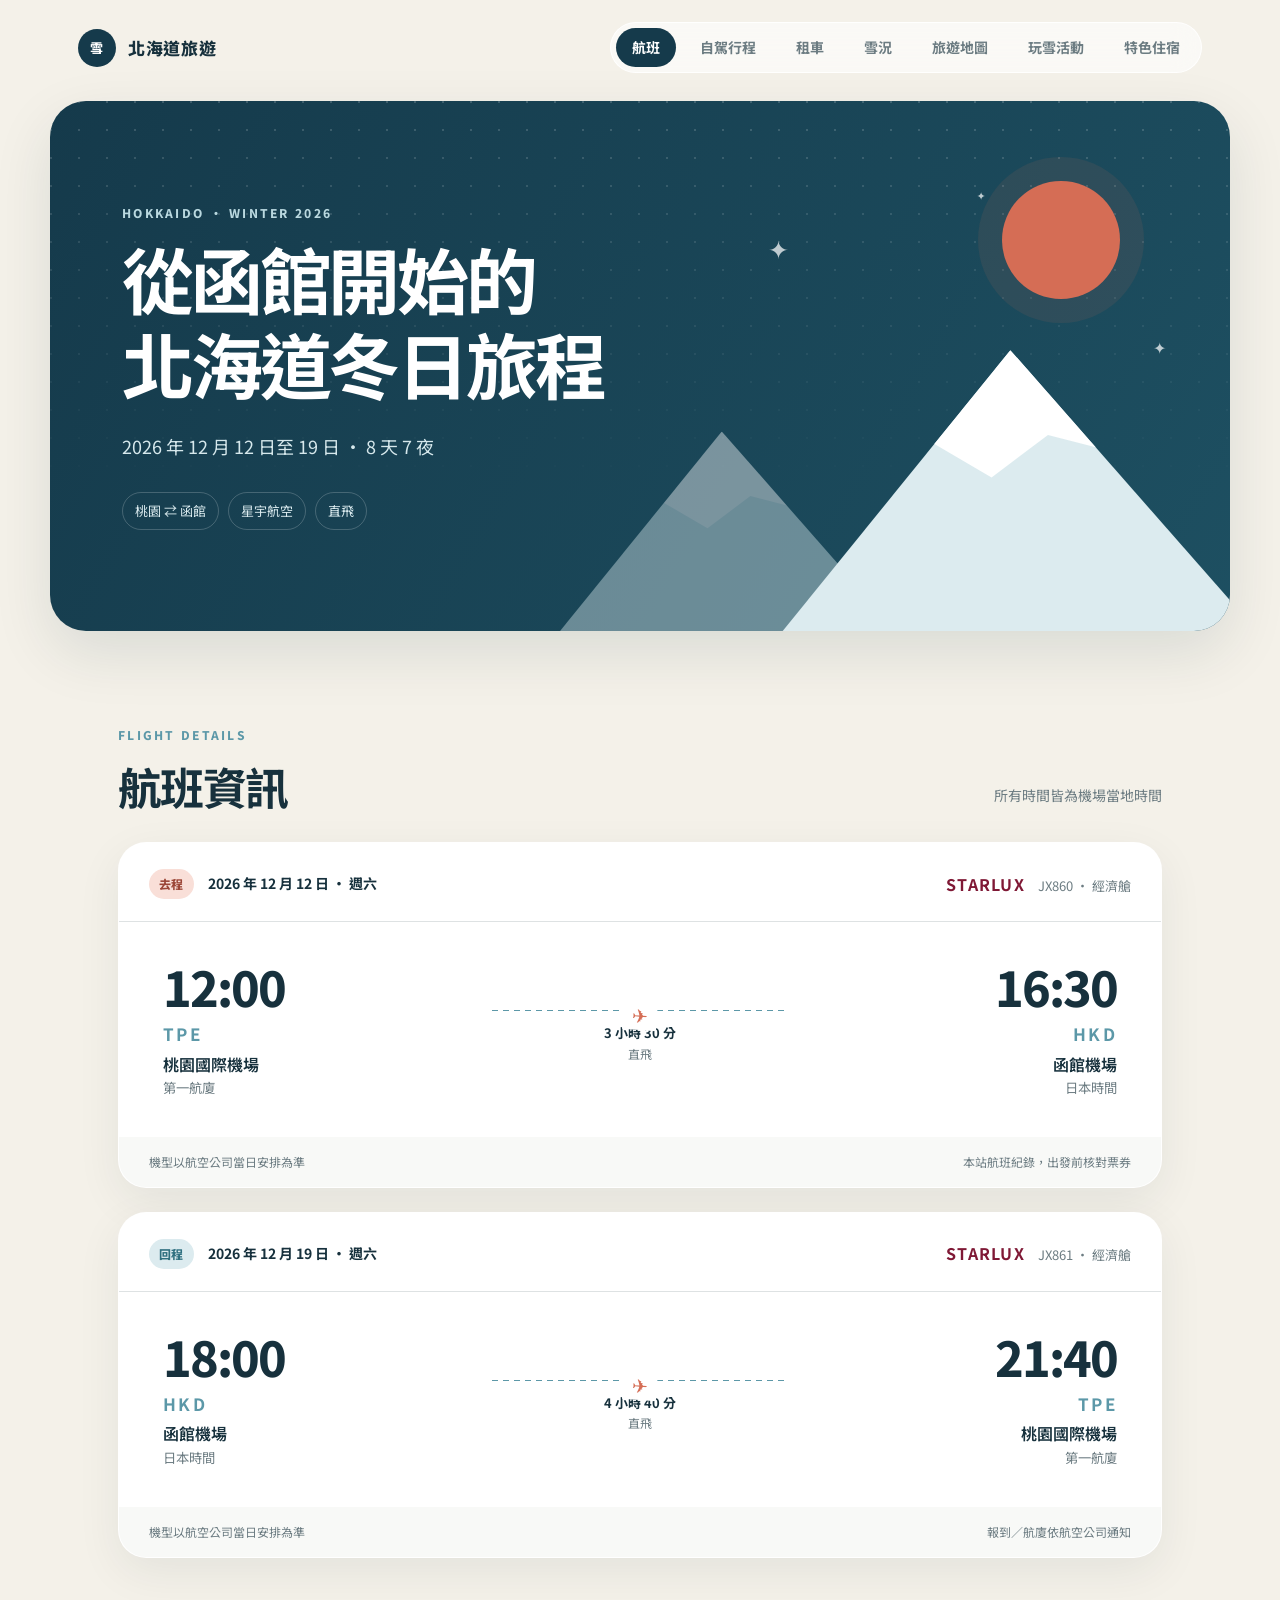
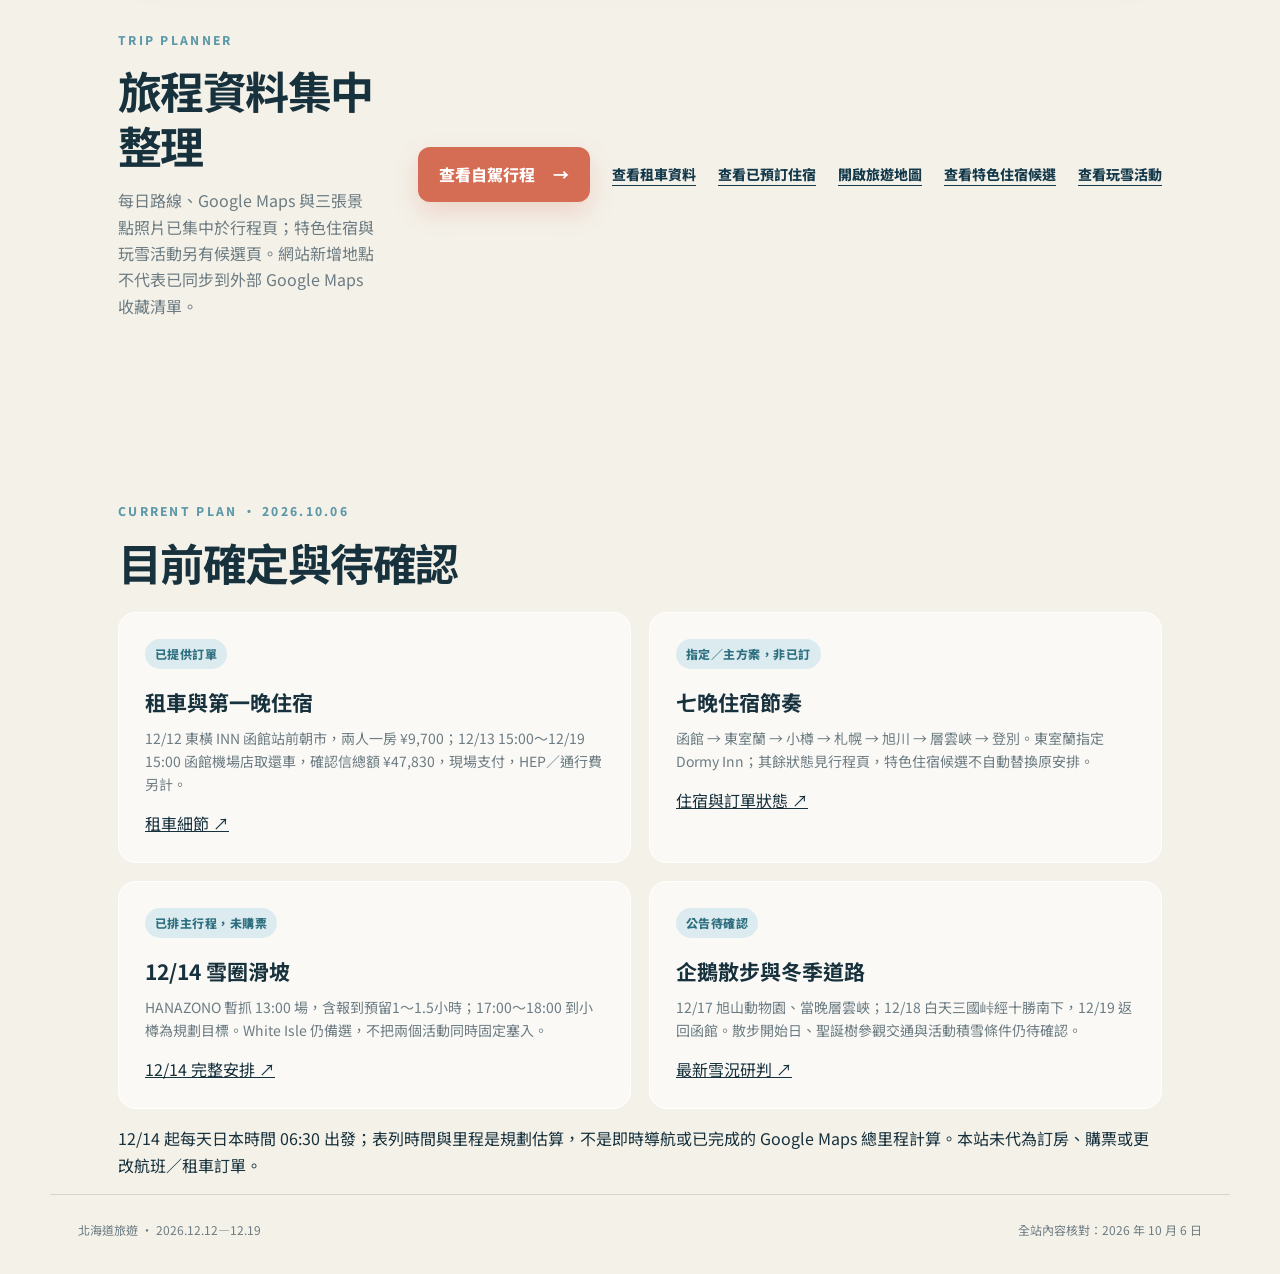
==== commit c193ff21: "Review all travel pages and synchronize current itinerary, stays and snow activities" ====
--- a/index.html
+++ b/index.html
@@ -10,7 +10,7 @@
   <link rel="preconnect" href="https://fonts.googleapis.com">
   <link rel="preconnect" href="https://fonts.gstatic.com" crossorigin>
   <link href="https://fonts.googleapis.com/css2?family=Noto+Sans+TC:wght@400;500;600;700;800&display=swap" rel="stylesheet">
-  <link rel="stylesheet" href="styles.css">
+  <link rel="stylesheet" href="styles.css?v=20261006-review">
 </head>
 <body>
   <a class="skip-link" href="#main">跳至主要內容</a>
@@ -26,7 +26,8 @@
       <a class="nav-link" href="rental.html">租車</a>
       <a class="nav-link" href="weather.html">雪況</a>
       <a class="nav-link" href="map.html">旅遊地圖</a>
-      <a class="nav-link" href="snowmobile.html">雪地摩托</a>
+      <a class="nav-link" href="snowmobile.html">玩雪活動</a>
+      <a class="nav-link" href="stays.html">特色住宿</a>
     </nav>
   </header>
 
@@ -96,8 +97,8 @@
           </div>
 
           <div class="flight-card-bottom">
-            <span>Airbus A330-900neo</span>
-            <span>約 186 kg CO₂e</span>
+            <span>機型以航空公司當日安排為準</span>
+            <span>本站航班紀錄，出發前核對票券</span>
           </div>
         </article>
 
@@ -135,8 +136,8 @@
           </div>
 
           <div class="flight-card-bottom">
-            <span>Airbus A330-900neo</span>
-            <span>約 187 kg CO₂e</span>
+            <span>機型以航空公司當日安排為準</span>
+            <span>報到／航廈依航空公司通知</span>
           </div>
         </article>
       </div>
@@ -146,7 +147,7 @@
       <div class="quick-copy">
         <p class="eyebrow dark">TRIP PLANNER</p>
         <h2 id="quick-heading">旅程資料集中整理</h2>
-        <p>景點、甜點店與後續行程會持續加入同一份北海道旅遊地圖。</p>
+        <p>每日路線、Google Maps 與三張景點照片已集中於行程頁；特色住宿與玩雪活動另有候選頁。網站新增地點不代表已同步到外部 Google Maps 收藏清單。</p>
       </div>
       <div class="quick-actions">
         <a class="primary-button" href="itinerary.html">
@@ -156,13 +157,25 @@
         <a class="text-button" href="rental.html">查看租車資料</a>
         <a class="text-button" href="itinerary.html#hotel-booking">查看已預訂住宿</a>
         <a class="text-button" href="map.html">開啟旅遊地圖</a>
+        <a class="text-button" href="stays.html">查看特色住宿候選</a>
+        <a class="text-button" href="snowmobile.html">查看玩雪活動</a>
       </div>
+    </section>
+    <section class="content-section" aria-labelledby="latest-heading">
+      <div class="section-heading compact"><div><p class="eyebrow dark">CURRENT PLAN · 2026.10.06</p><h2 id="latest-heading">目前確定與待確認</h2></div></div>
+      <div class="place-grid">
+        <article class="place-card"><span class="place-type">已提供訂單</span><h3>租車與第一晚住宿</h3><p>12/12 東橫 INN 函館站前朝市，兩人一房 ¥9,700；12/13 15:00～12/19 15:00 函館機場店取還車，確認信總額 ¥47,830，現場支付，HEP／通行費另計。</p><a href="rental.html">租車細節 ↗</a></article>
+        <article class="place-card"><span class="place-type">指定／主方案，非已訂</span><h3>七晚住宿節奏</h3><p>函館 → 東室蘭 → 小樽 → 札幌 → 旭川 → 層雲峽 → 登別。東室蘭指定 Dormy Inn；其餘狀態見行程頁，特色住宿候選不自動替換原安排。</p><a href="itinerary.html#hotel-booking">住宿與訂單狀態 ↗</a></article>
+        <article class="place-card"><span class="place-type">已排主行程，未購票</span><h3>12/14 雪圈滑坡</h3><p>HANAZONO 暫抓 13:00 場，含報到預留1～1.5小時；17:00～18:00 到小樽為規劃目標。White Isle 仍備選，不把兩個活動同時固定塞入。</p><a href="itinerary.html#day-3">12/14 完整安排 ↗</a></article>
+        <article class="place-card"><span class="place-type">公告待確認</span><h3>企鵝散步與冬季道路</h3><p>12/17 旭山動物園、當晚層雲峽；12/18 白天三國峠經十勝南下，12/19 返回函館。散步開始日、聖誕樹參觀交通與活動積雪條件仍待確認。</p><a href="weather.html">最新雪況研判 ↗</a></article>
+      </div>
+      <p>12/14 起每天日本時間 06:30 出發；表列時間與里程是規劃估算，不是即時導航或已完成的 Google Maps 總里程計算。本站未代為訂房、購票或更改航班／租車訂單。</p>
     </section>
   </main>
 
   <footer class="footer">
     <p>北海道旅遊 · 2026.12.12—12.19</p>
-    <p>最後建立：2026 年 8 月 27 日</p>
+    <p>全站內容核對：2026 年 10 月 6 日</p>
   </footer>
 </body>
 </html>
--- a/styles.css
+++ b/styles.css
@@ -85,6 +85,8 @@
 
 .nav {
   display: flex;
+  flex-wrap: wrap;
+  max-width: 100%;
   gap: 8px;
   padding: 5px;
   background: rgba(255, 255, 255, 0.58);
@@ -706,6 +708,19 @@
   font-size: 14px;
 }
 
+.place-card > a {
+  display: inline-block;
+  margin-top: 14px;
+  margin-right: 12px;
+  overflow-wrap: anywhere;
+}
+
+.nav-link { white-space: nowrap; }
+.site-header { flex-wrap: wrap; gap: 12px; }
+.quick-actions { flex-wrap: wrap; }
+.rental-hero > * { min-width: 0; max-width: 100%; overflow-wrap: anywhere; }
+
+
 /* Self-drive itinerary */
 .itinerary-main {
   padding-bottom: 92px;
@@ -2152,3 +2167,47 @@
     margin-top: 16px;
   }
 }
+/* Daily reference galleries: source links, route links and three photos per stop. */
+.daily-route-overview { margin: 0 0 22px; border: 1px solid #c9dce3; border-radius: 12px; background: #fff; overflow: hidden; }
+.daily-route-top { display: flex; align-items: center; justify-content: space-between; gap: 12px; padding: 14px 16px; }
+.daily-route-top h5 { font-size: 16px; margin: 0; color: #153a4b; }
+.route-reset-button { cursor: pointer; border: 1px solid #b8cfdc; border-radius: 7px; padding: 7px 10px; background: white; color: #245b8a; white-space: nowrap; }
+.daily-route-map { height: 430px; width: 100%; background: #edf3f6; isolation: isolate; z-index: 0; }
+.daily-route-caption, .daily-route-option-list, .daily-route-disclaimer { margin: 12px 16px; font-size: 12px; line-height: 1.9; color: #516c7b; }
+.daily-route-option-list { color: #9a5b28; }
+.daily-route-stop-list { display: flex; flex-wrap: wrap; list-style: none; gap: 8px; padding: 0; margin: 12px 16px; counter-reset: route-stop; }
+.daily-route-stop-list li { display: flex; gap: 6px; align-items: baseline; border-radius: 7px; padding: 6px 8px; background: #eaf2f7; color: #245b8a; font-size: 12px; line-height: 1.6; counter-increment: route-stop; }
+.daily-route-stop-list li::before { content: counter(route-stop); font-weight: 800; }
+.route-number-marker span, .route-option-marker span { display: flex; align-items: center; justify-content: center; width: 100%; height: 100%; background: #245b8a; border: 2px solid white; border-radius: 999px; box-shadow: 0 1px 5px #0005; color: white; font-size: 11px; font-weight: 800; }
+.route-option-marker span { background: #c67d32; }
+.route-popup p { margin: 5px 0; }
+@media (max-width: 600px) { .daily-route-map { height: 340px; } .daily-route-top { padding: 12px; } .daily-route-top h5 { font-size: 14px; } }
+.gallery-intro { color: #546c78; font-size: 14px; line-height: 1.8; max-width: 680px; }
+.day-jump-nav { display: flex; flex-wrap: wrap; gap: 8px; margin: 0 0 22px; }
+.day-jump-nav a { border: 1px solid #c9dce3; border-radius: 999px; padding: 8px 16px; color: #153a4b; background: white; font-size: 14px; text-decoration: none; }
+.day-jump-nav a:hover, .day-jump-nav a:focus-visible { background: #e5f1f5; }
+.day-card { scroll-margin-top: 100px; }
+.day-gallery { padding: 24px 28px; border-top: 1px solid #dbe7ec; background: #f7fafb; border-radius: 0 0 18px 18px; }
+.day-gallery h4 { margin: 0 0 14px; color: #153a4b; font-size: 18px; }
+.gallery-routes { display: flex; flex-wrap: wrap; gap: 10px; }
+.gallery-route-link { display: inline-block; padding: 10px 14px; background: #153a4b; color: white; border-radius: 9px; font-size: 13px; text-decoration: none; }
+.gallery-route-link:hover { background: #285368; }
+.gallery-map-note, .gallery-credit-note { font-size: 12px; color: #5b717c; line-height: 1.9; margin: 14px 0; }
+.gallery-credit-note { margin-bottom: 0; }
+.gallery-details > summary { cursor: pointer; padding: 12px 0; color: #285368; font-size: 14px; font-weight: 600; }
+.place-gallery-grid { display: grid; grid-template-columns: repeat(2, minmax(0, 1fr)); gap: 16px; margin-top: 8px; }
+.place-gallery-card { min-width: 0; border: 1px solid #dbe7ec; border-radius: 12px; background: white; padding: 16px; }
+.place-gallery-top { display: flex; align-items: start; justify-content: space-between; gap: 12px; margin-bottom: 12px; }
+.place-gallery-top h5 { font-size: 15px; line-height: 1.6; color: #153a4b; margin: 0; }
+.place-map-link { font-size: 12px; color: #225b73; white-space: nowrap; }
+.place-gallery-note { margin: -3px 0 12px; font-size: 12px; color: #9a5b28; line-height: 1.7; }
+.place-photo-row { display: grid; grid-template-columns: repeat(3, minmax(0, 1fr)); gap: 7px; }
+.place-photo { min-width: 0; margin: 0; }
+.place-image-link { display: block; aspect-ratio: 3 / 2; overflow: hidden; border-radius: 7px; background: #e7f0f4; }
+.place-image-link img { display: block; width: 100%; height: 100%; object-fit: cover; transition: transform .2s; }
+.place-image-link:hover img { transform: scale(1.04); }
+.place-image-link.image-unavailable { display: flex; align-items: center; justify-content: center; text-align: center; padding: 8px; color: #546c78; font-size: 11px; white-space: pre-line; }
+.place-photo figcaption { padding-top: 6px; font-size: 10px; line-height: 1.5; overflow-wrap: anywhere; }
+.place-photo figcaption a { color: #617d8b; }
+@media (max-width: 900px) { .place-gallery-grid { grid-template-columns: minmax(0, 1fr); } }
+@media (max-width: 600px) { .day-gallery { padding: 20px 14px; } .place-gallery-card { padding: 12px; } .place-gallery-top { flex-direction: column; gap: 4px; } .place-photo-row { gap: 5px; } .gallery-route-link { width: 100%; } }
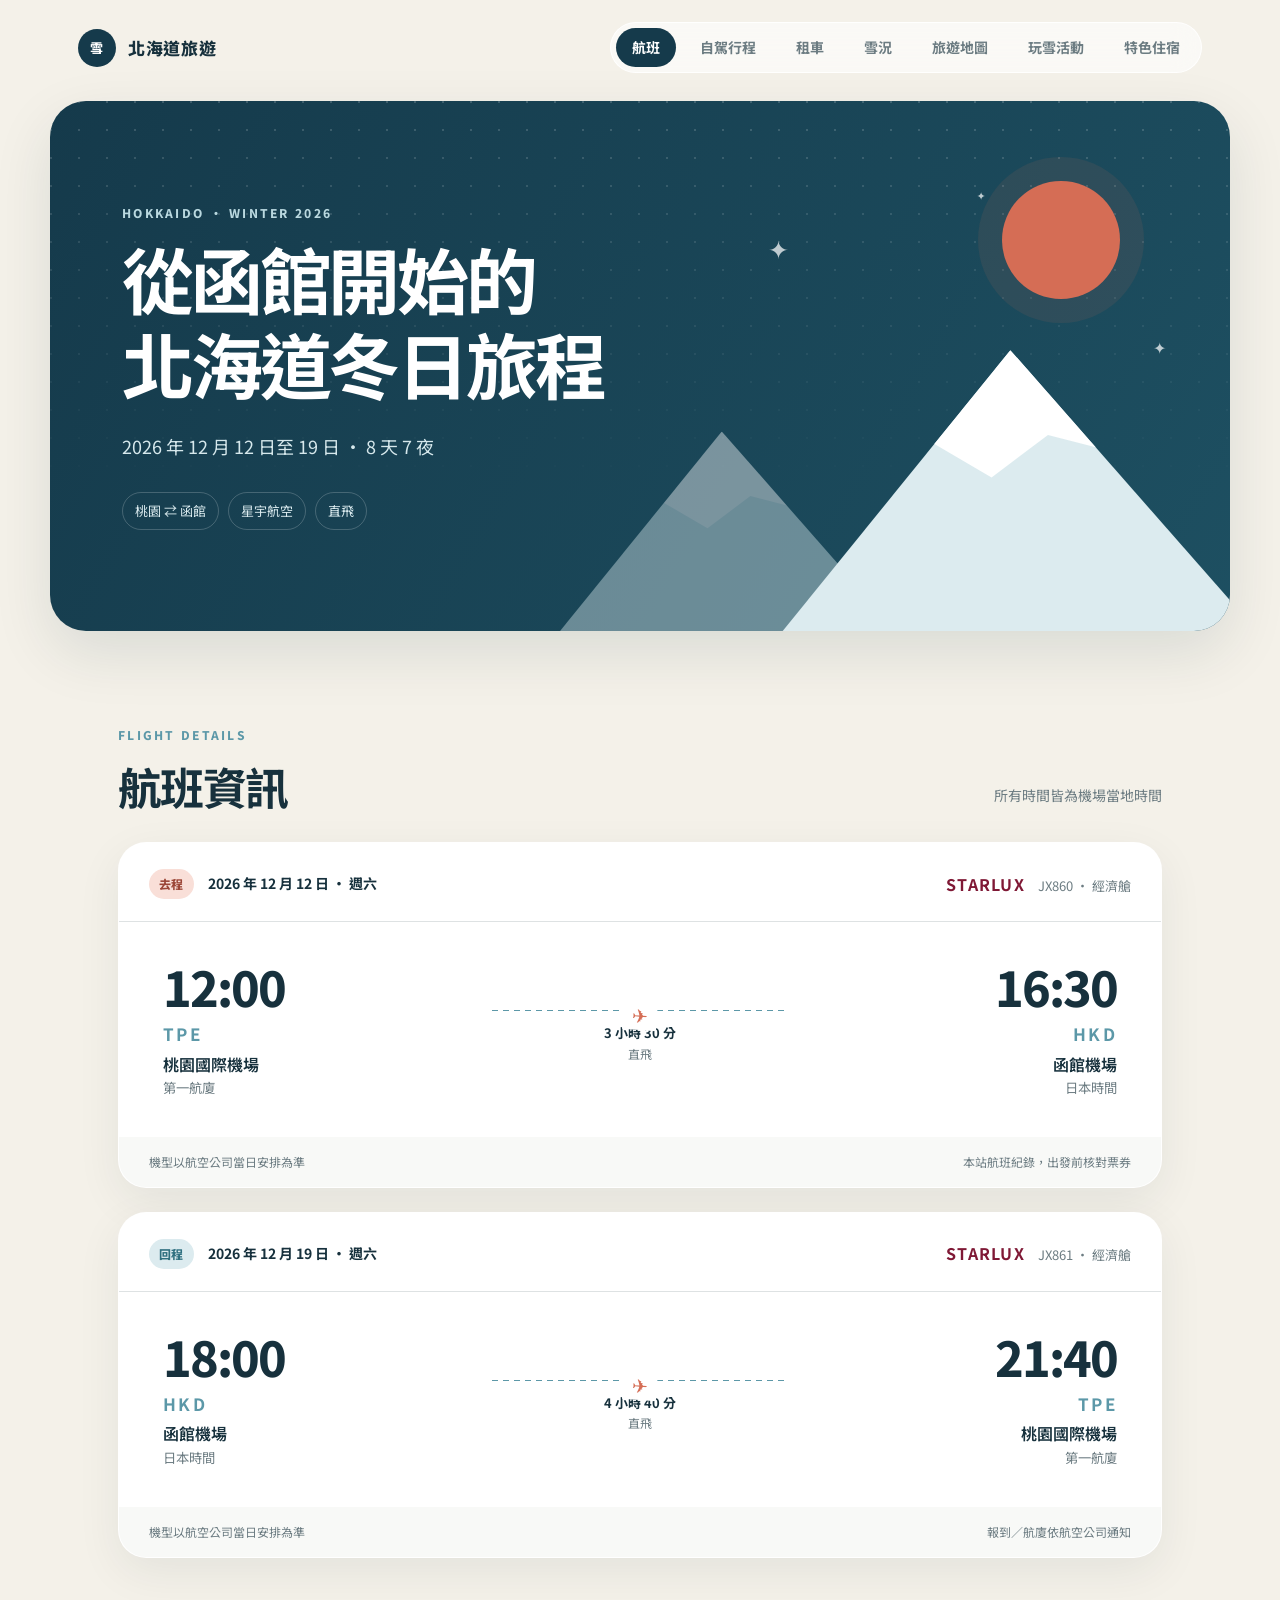
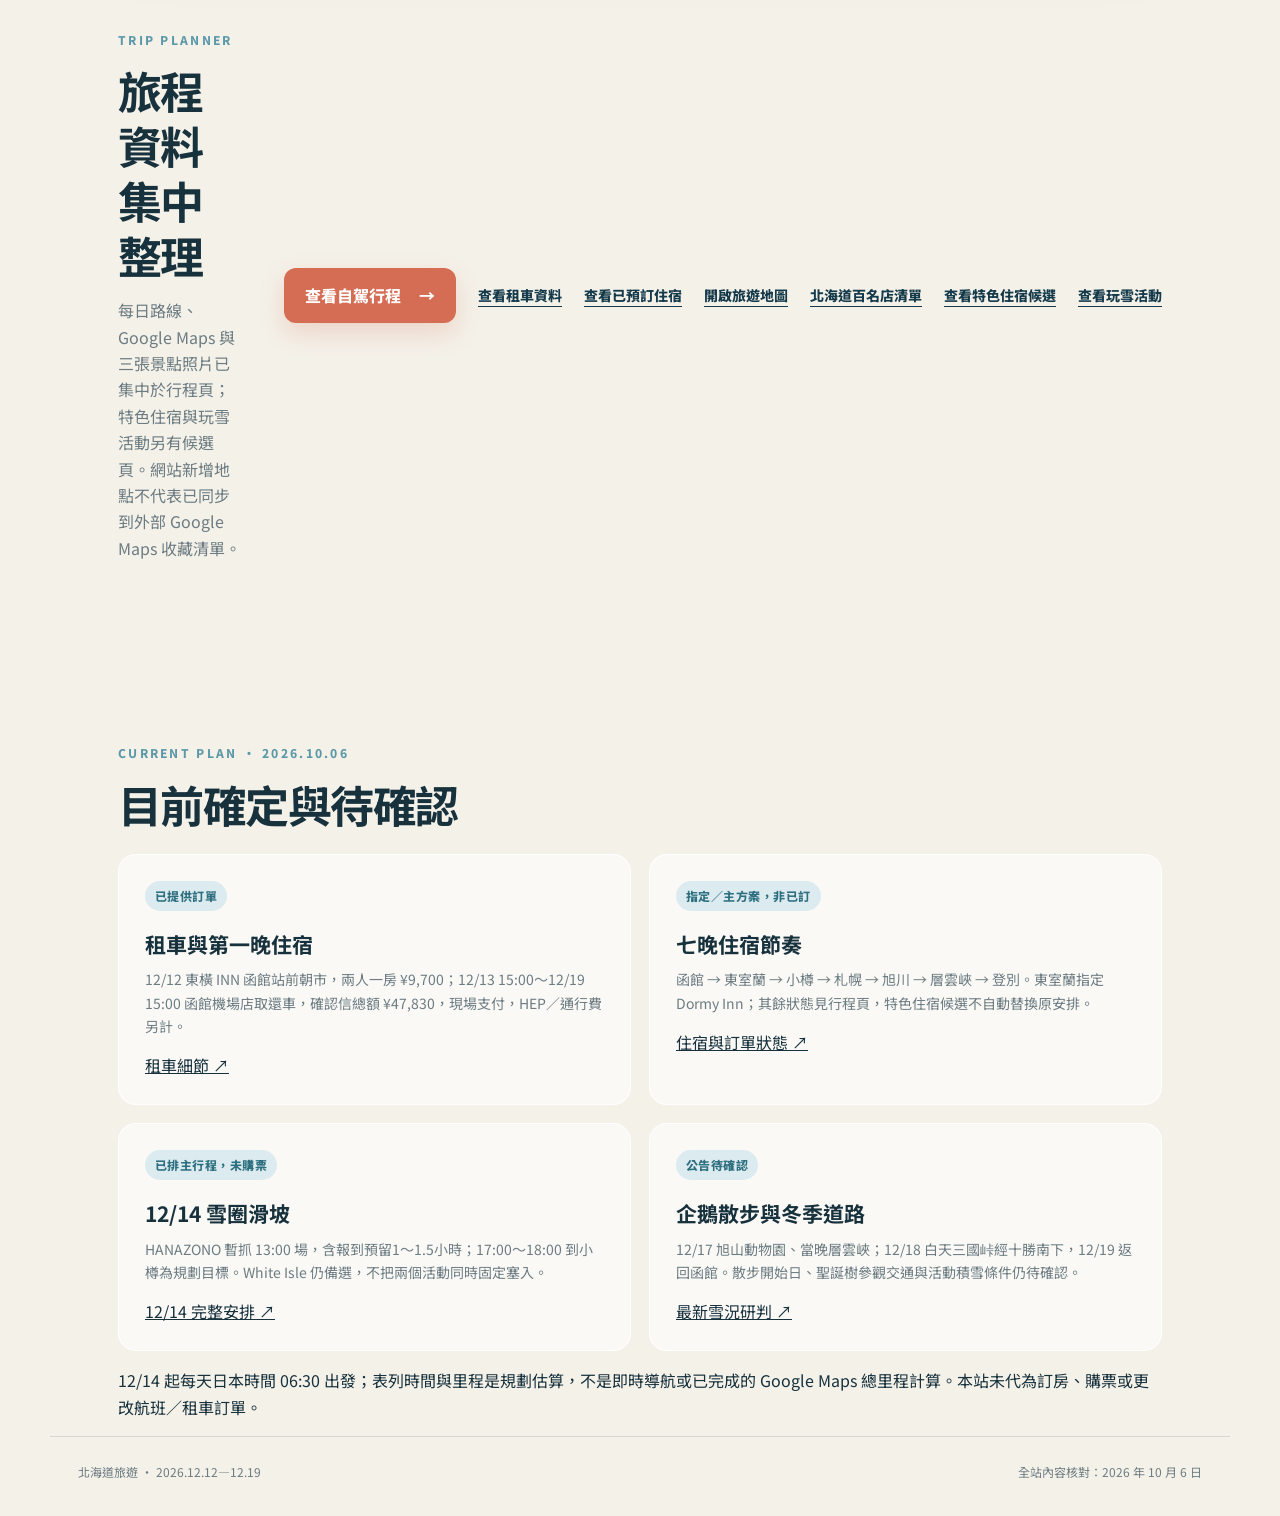
==== commit 3aae6e2e: "Add shared Hokkaido hyakumeiten restaurant list" ====
--- a/index.html
+++ b/index.html
@@ -157,6 +157,7 @@
         <a class="text-button" href="rental.html">查看租車資料</a>
         <a class="text-button" href="itinerary.html#hotel-booking">查看已預訂住宿</a>
         <a class="text-button" href="map.html">開啟旅遊地圖</a>
+        <a class="text-button" href="map.html#hyakumeiten-list">北海道百名店清單</a>
         <a class="text-button" href="stays.html">查看特色住宿候選</a>
         <a class="text-button" href="snowmobile.html">查看玩雪活動</a>
       </div>
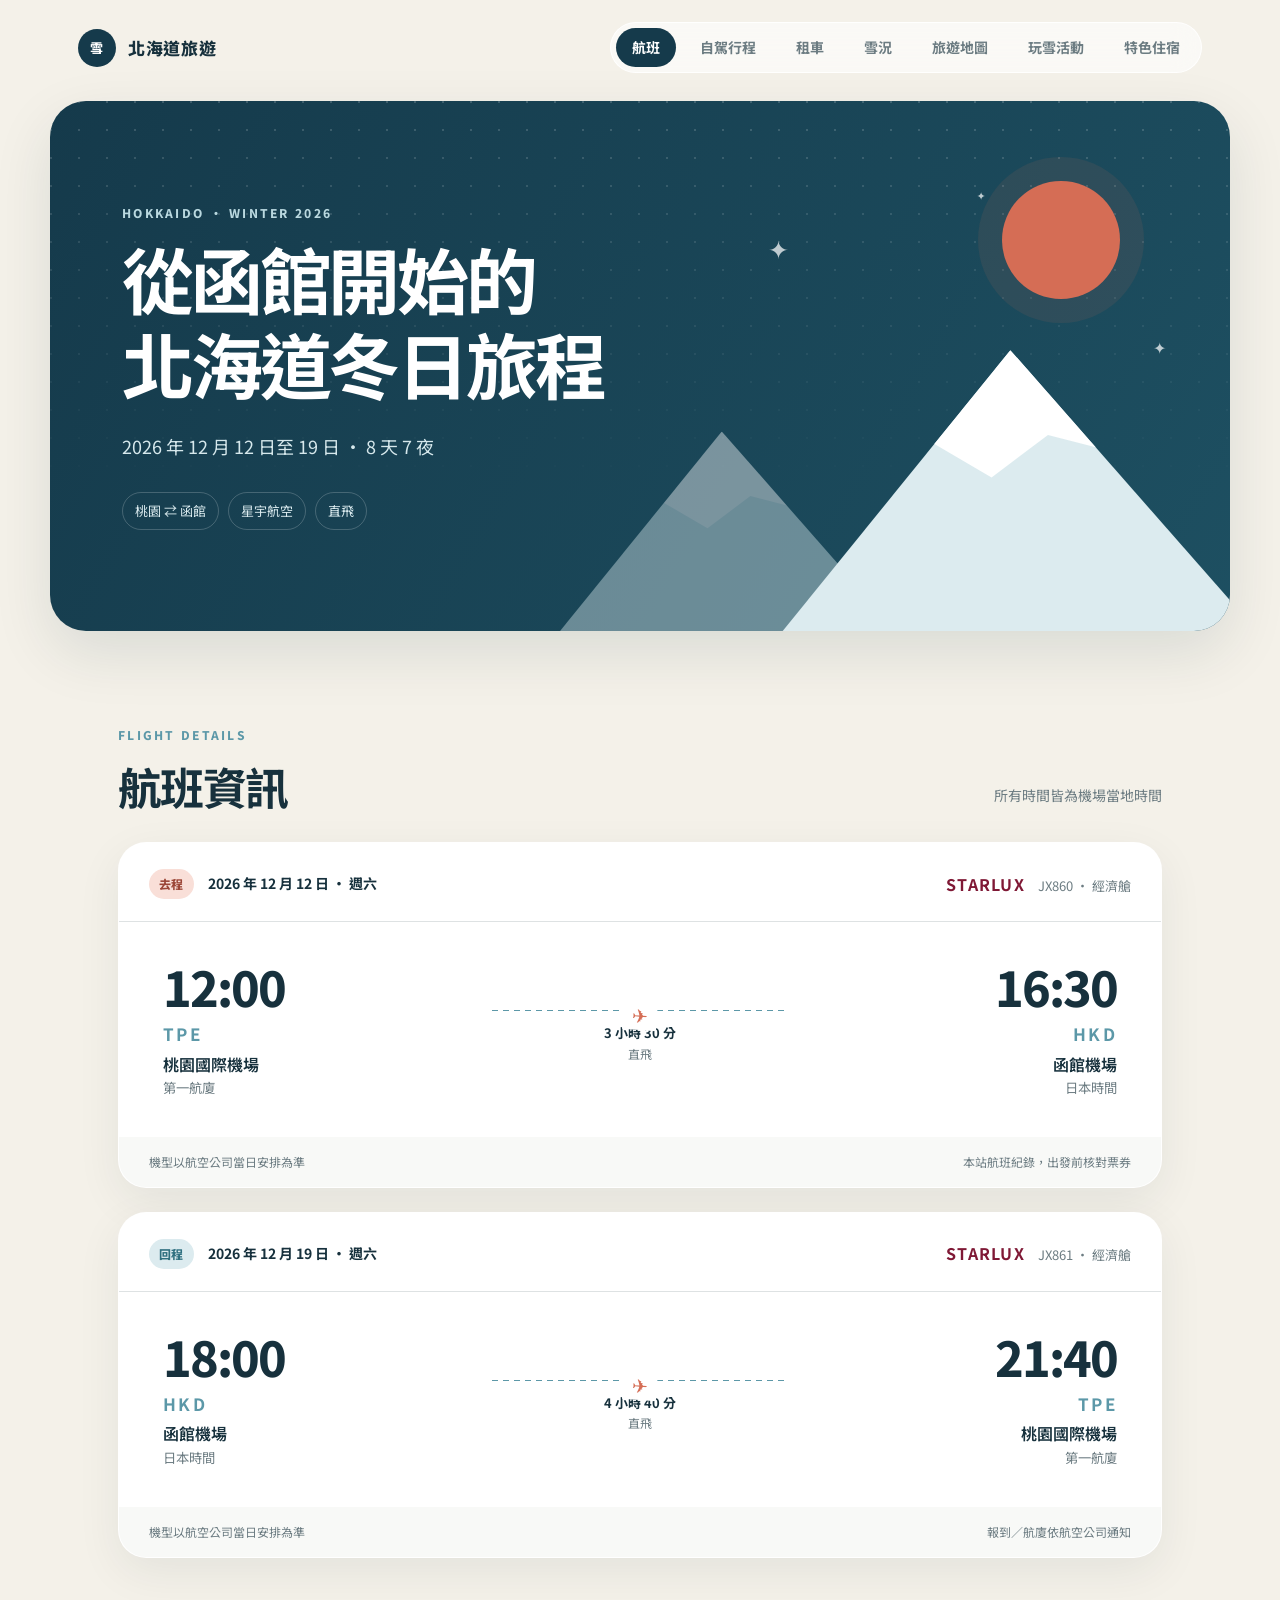
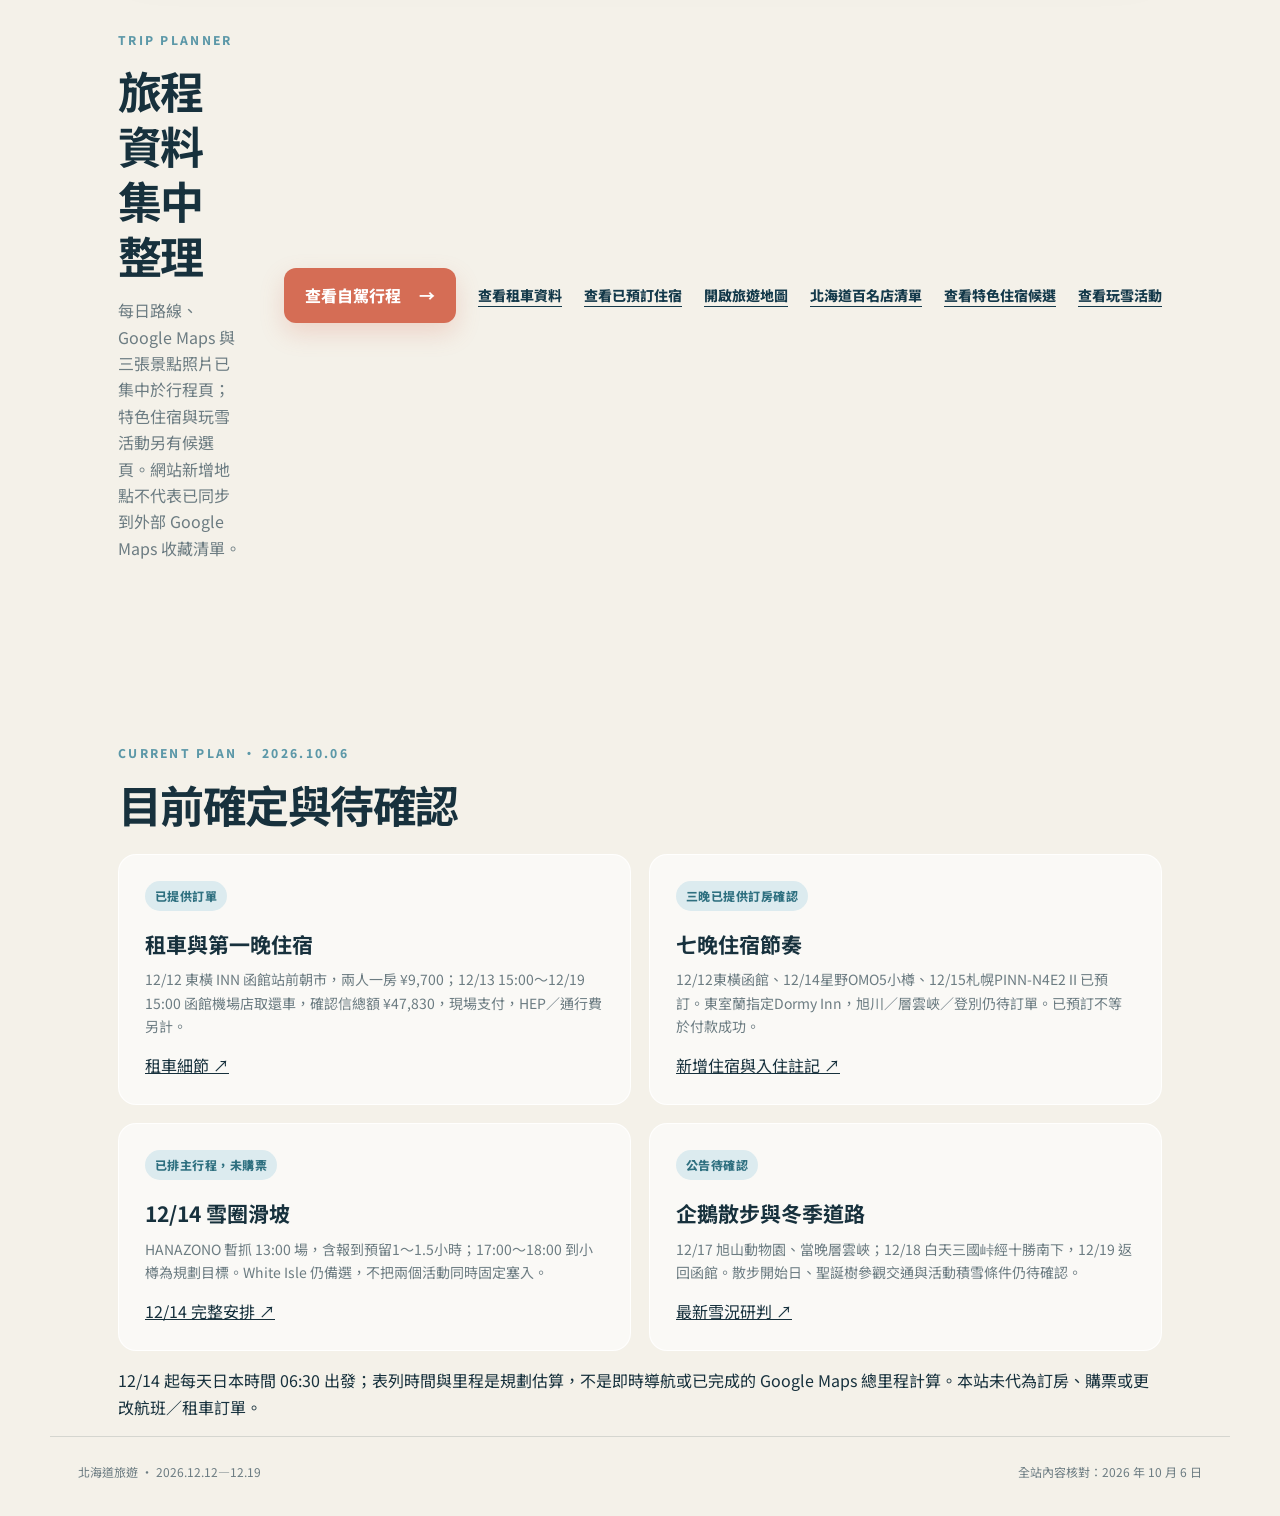
==== commit 743ad7e7: "Sync confirmed Otaru and Sapporo stays and pending travel notes" ====
--- a/index.html
+++ b/index.html
@@ -166,7 +166,7 @@
       <div class="section-heading compact"><div><p class="eyebrow dark">CURRENT PLAN · 2026.10.06</p><h2 id="latest-heading">目前確定與待確認</h2></div></div>
       <div class="place-grid">
         <article class="place-card"><span class="place-type">已提供訂單</span><h3>租車與第一晚住宿</h3><p>12/12 東橫 INN 函館站前朝市，兩人一房 ¥9,700；12/13 15:00～12/19 15:00 函館機場店取還車，確認信總額 ¥47,830，現場支付，HEP／通行費另計。</p><a href="rental.html">租車細節 ↗</a></article>
-        <article class="place-card"><span class="place-type">指定／主方案，非已訂</span><h3>七晚住宿節奏</h3><p>函館 → 東室蘭 → 小樽 → 札幌 → 旭川 → 層雲峽 → 登別。東室蘭指定 Dormy Inn；其餘狀態見行程頁，特色住宿候選不自動替換原安排。</p><a href="itinerary.html#hotel-booking">住宿與訂單狀態 ↗</a></article>
+        <article class="place-card"><span class="place-type">三晚已提供訂房確認</span><h3>七晚住宿節奏</h3><p>12/12東橫函館、12/14星野OMO5小樽、12/15札幌PINN-N4E2Ⅱ已預訂。東室蘭指定Dormy Inn，旭川／層雲峽／登別仍待訂單。已預訂不等於付款成功。</p><a href="itinerary.html#confirmed-stays">新增住宿與入住註記 ↗</a></article>
         <article class="place-card"><span class="place-type">已排主行程，未購票</span><h3>12/14 雪圈滑坡</h3><p>HANAZONO 暫抓 13:00 場，含報到預留1～1.5小時；17:00～18:00 到小樽為規劃目標。White Isle 仍備選，不把兩個活動同時固定塞入。</p><a href="itinerary.html#day-3">12/14 完整安排 ↗</a></article>
         <article class="place-card"><span class="place-type">公告待確認</span><h3>企鵝散步與冬季道路</h3><p>12/17 旭山動物園、當晚層雲峽；12/18 白天三國峠經十勝南下，12/19 返回函館。散步開始日、聖誕樹參觀交通與活動積雪條件仍待確認。</p><a href="weather.html">最新雪況研判 ↗</a></article>
       </div>
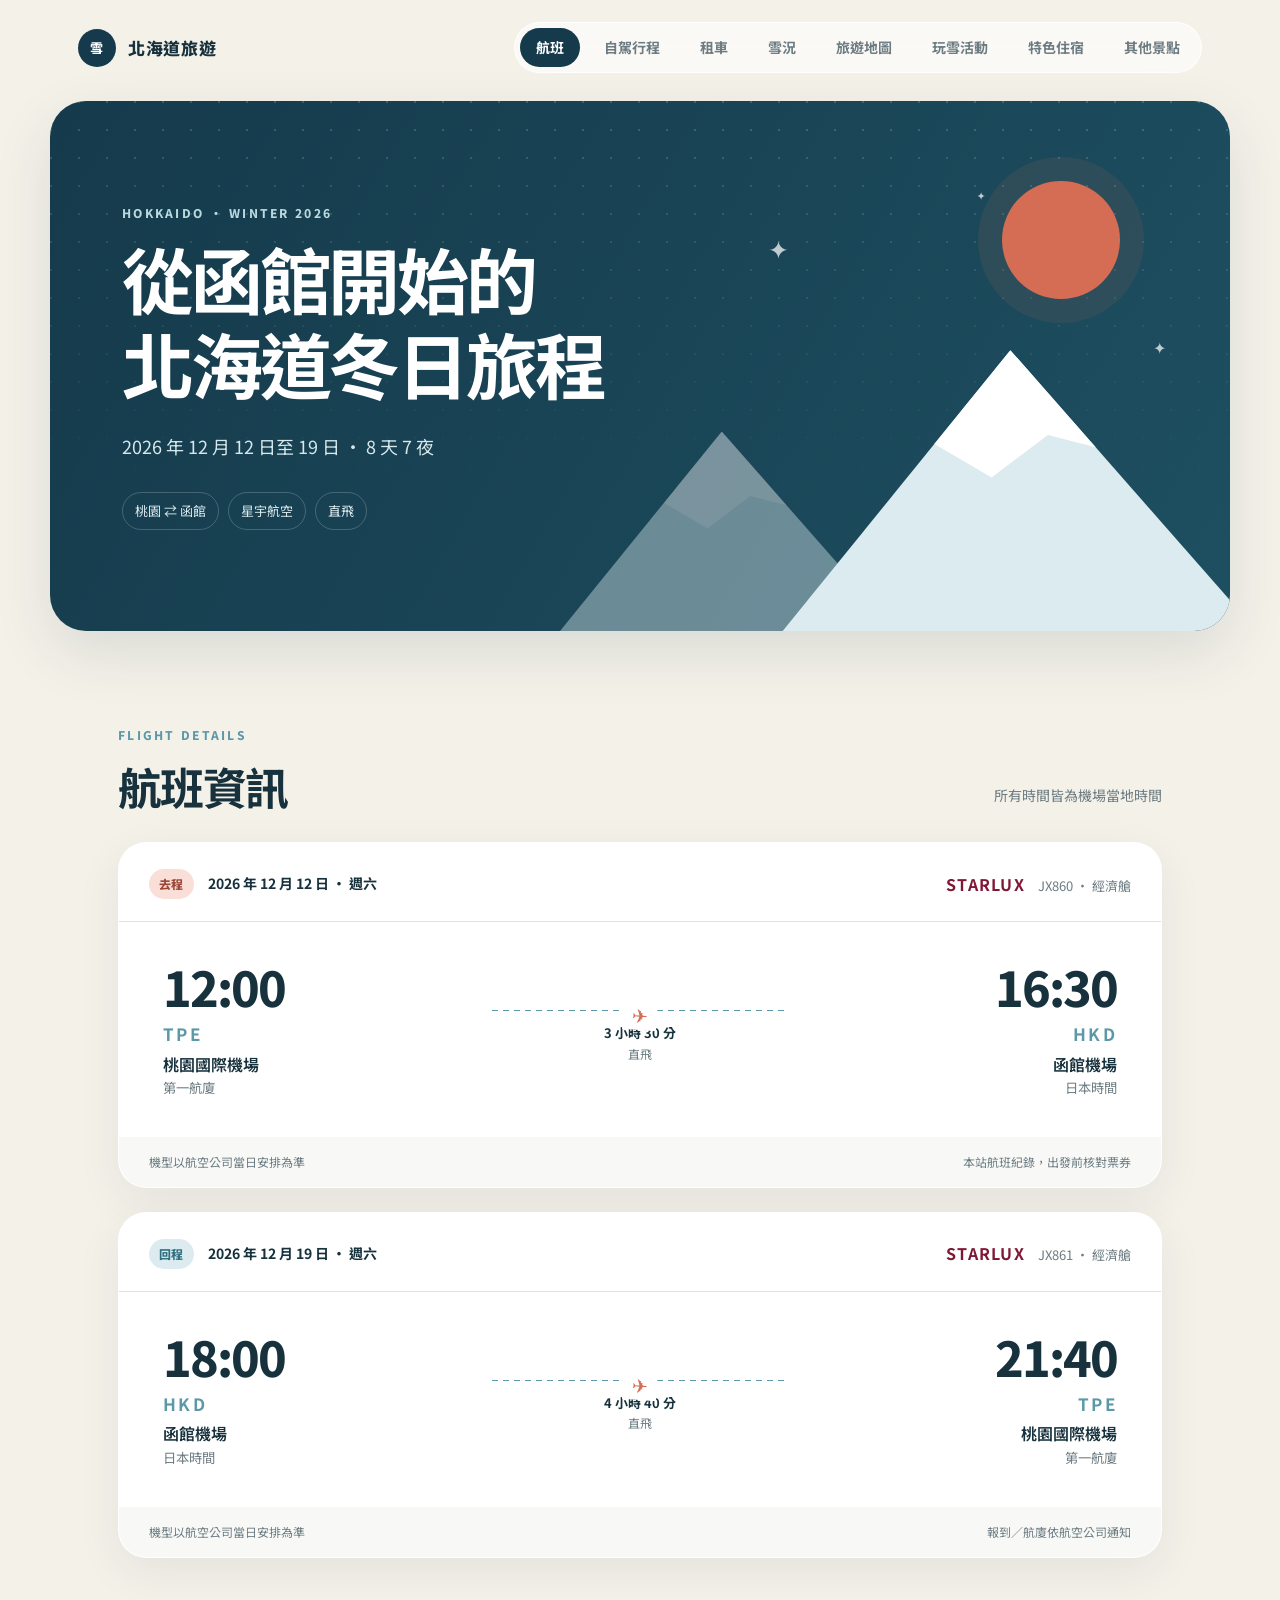
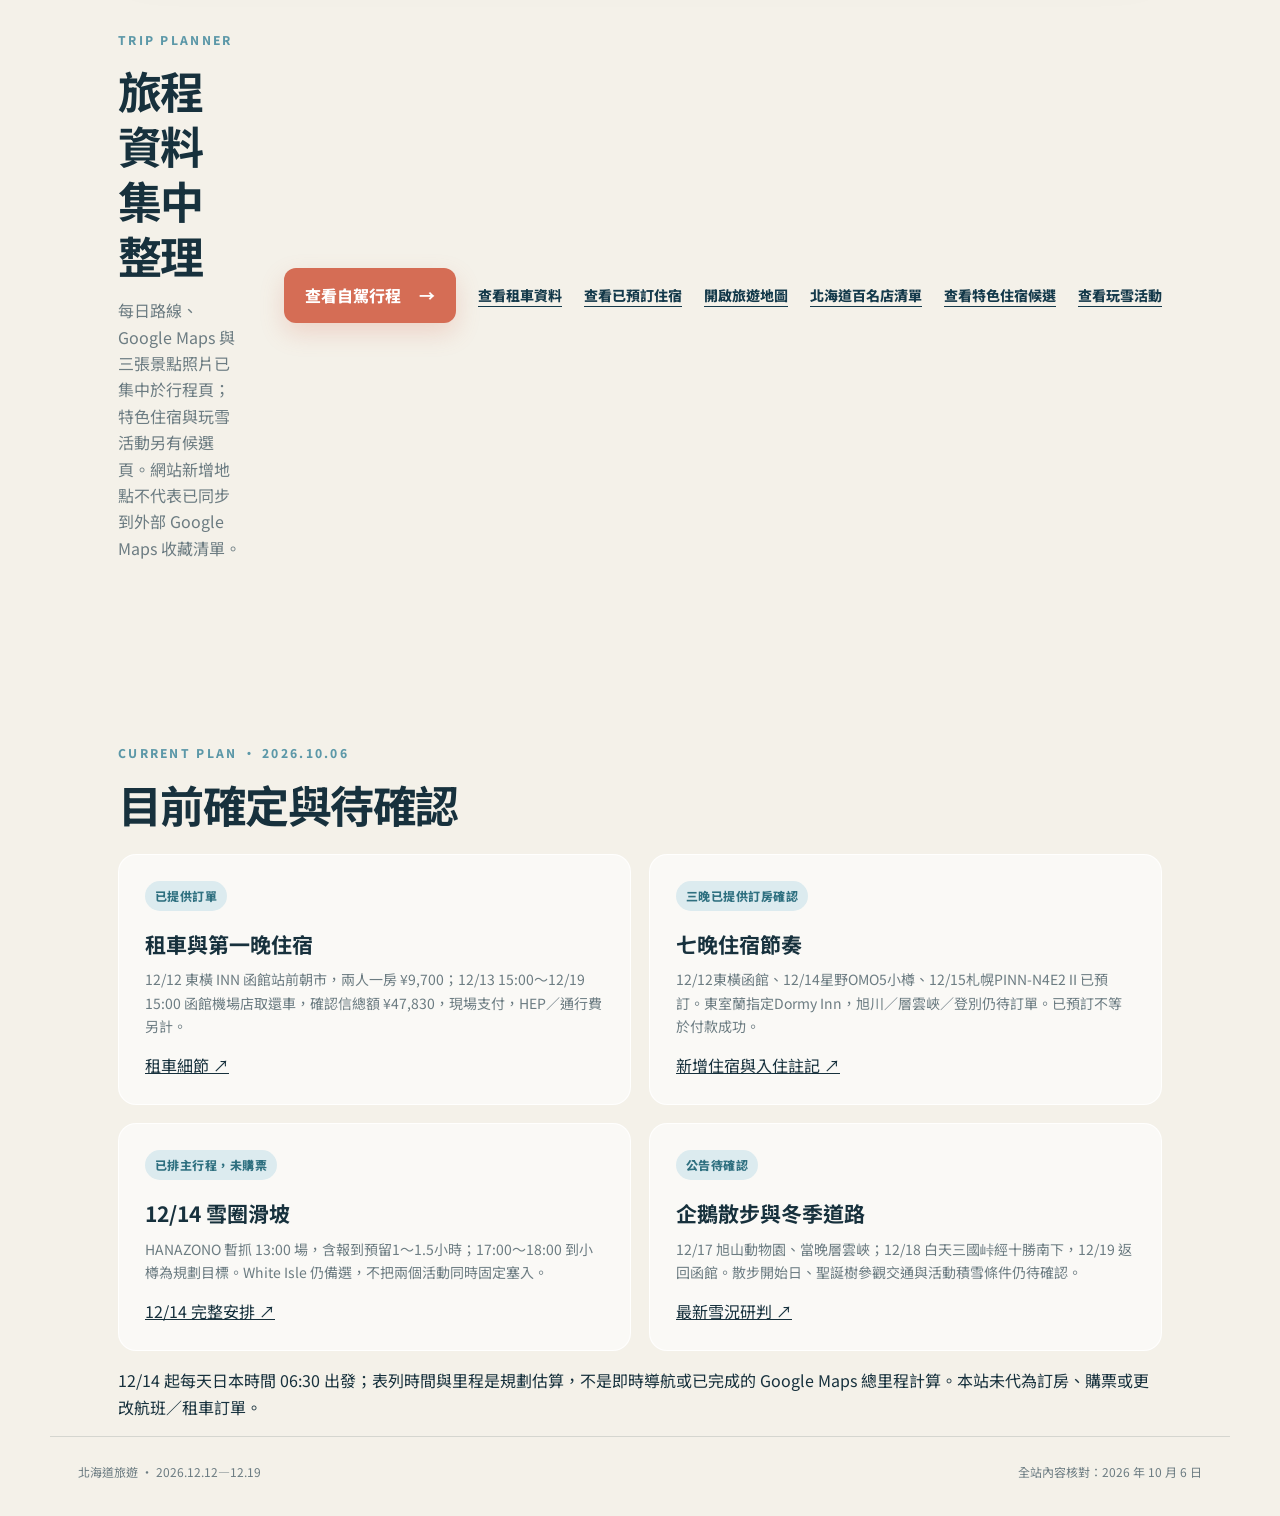
==== commit 38607884: "Add Yabi wishlist page with photos and Google Maps" ====
--- a/index.html
+++ b/index.html
@@ -28,6 +28,7 @@
       <a class="nav-link" href="map.html">旅遊地圖</a>
       <a class="nav-link" href="snowmobile.html">玩雪活動</a>
       <a class="nav-link" href="stays.html">特色住宿</a>
+      <a class="nav-link" href="other-places.html">其他景點</a>
     </nav>
   </header>
 
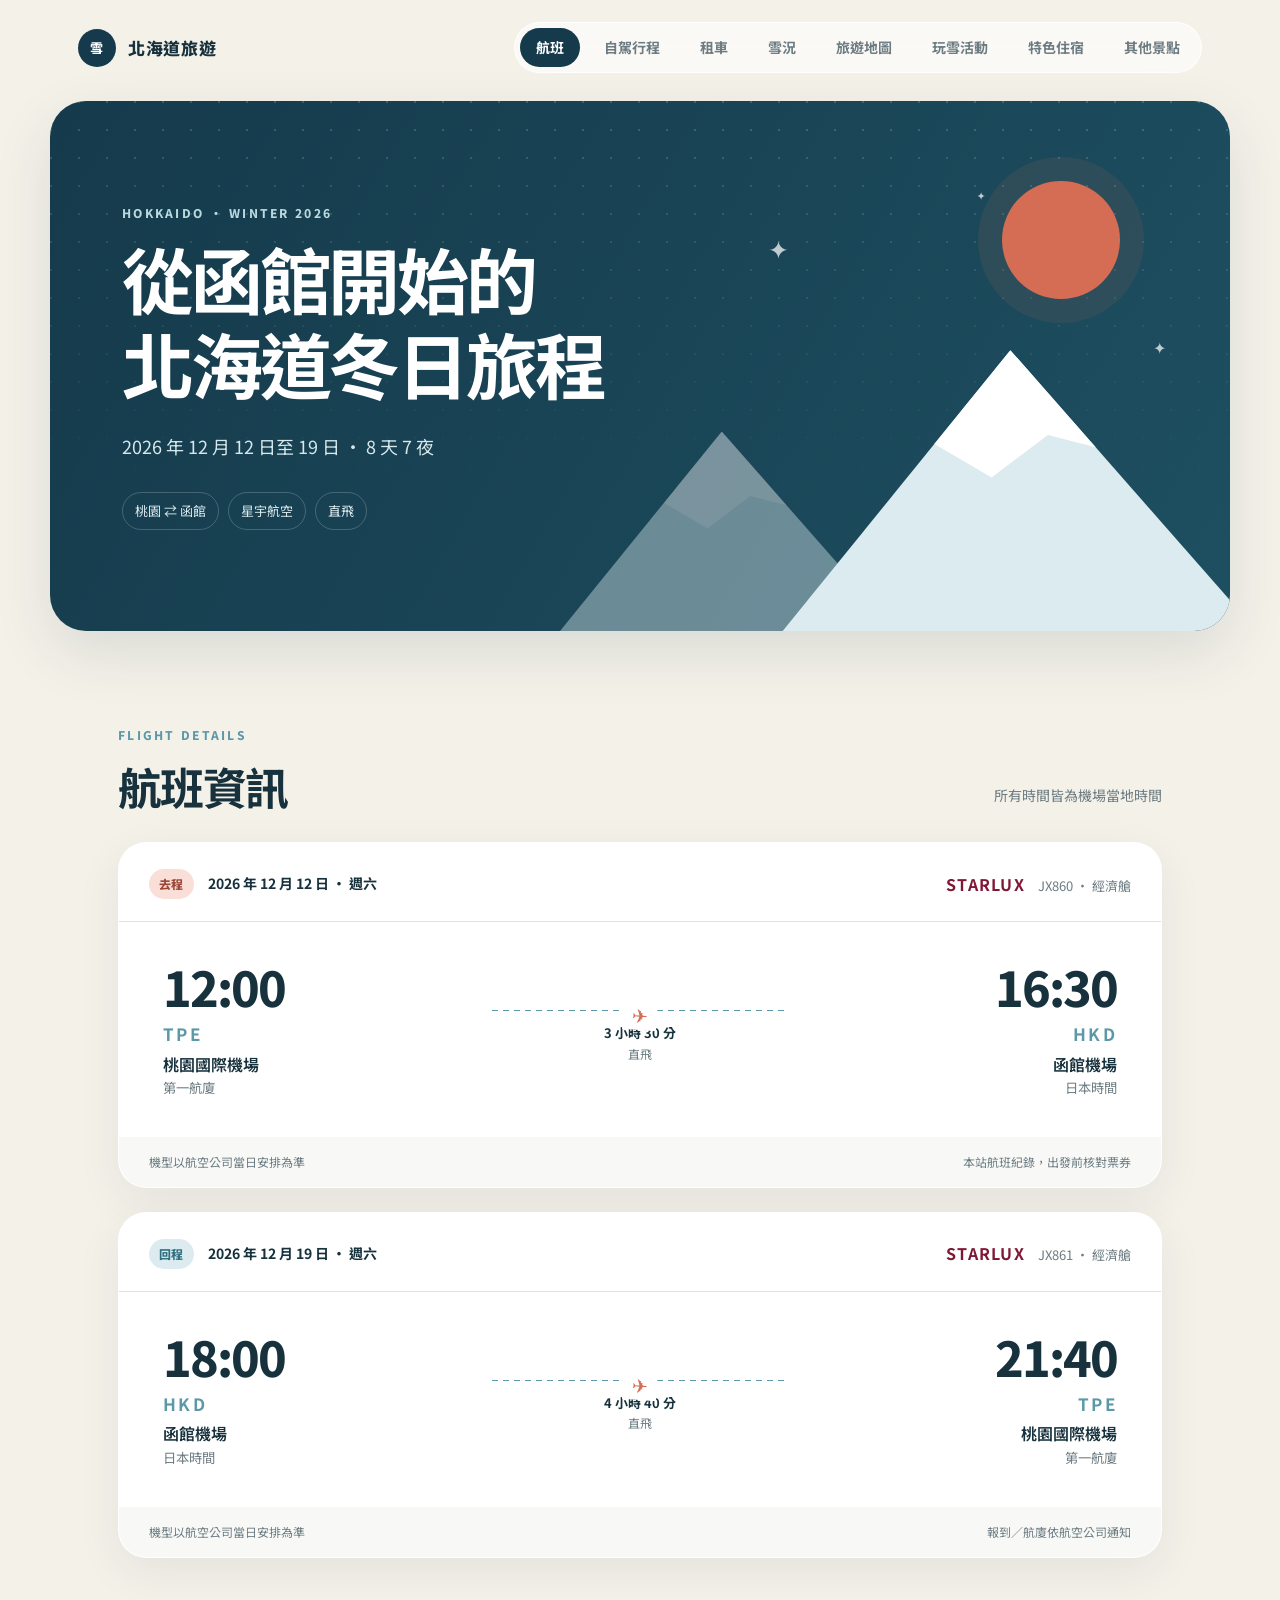
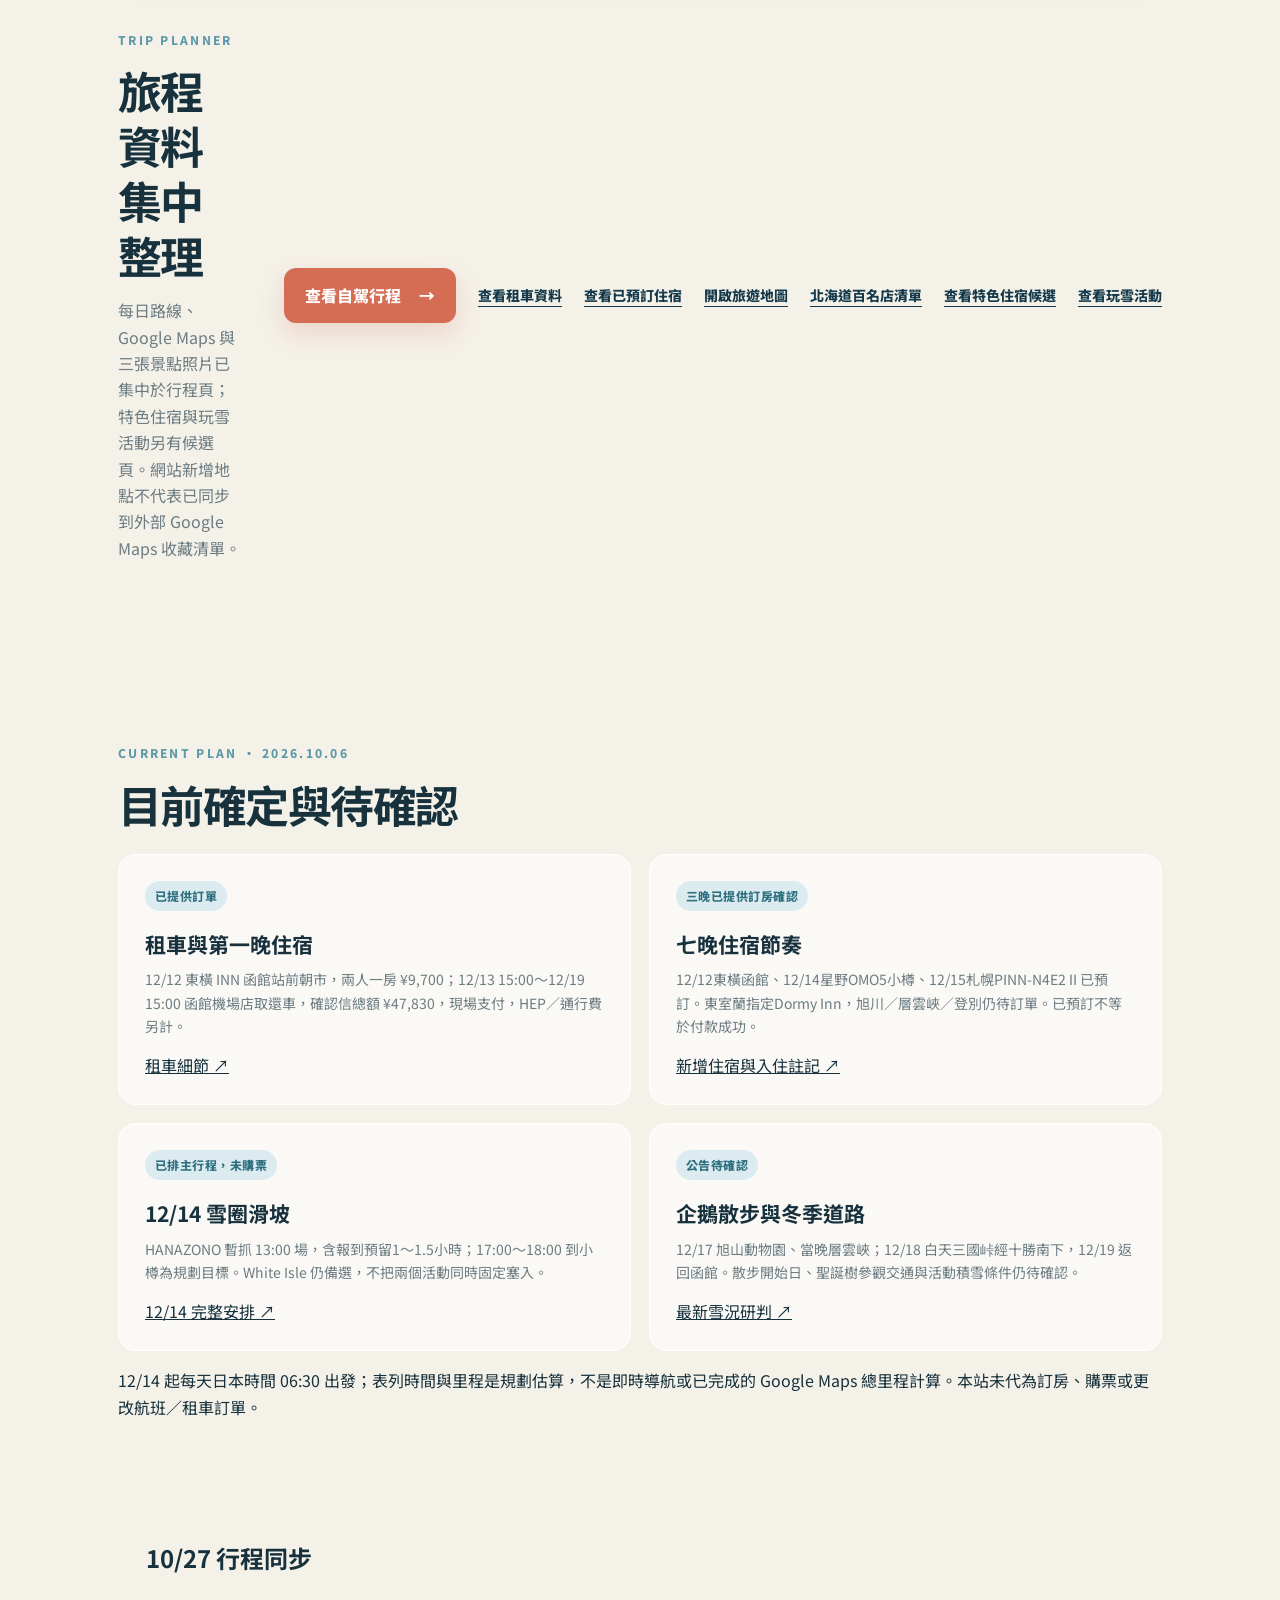
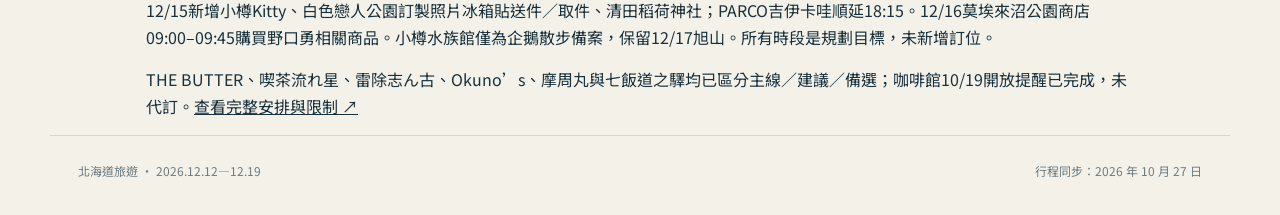
==== commit 52cfa37c: "Sync October itinerary updates and clearly separate optional stops" ====
--- a/index.html
+++ b/index.html
@@ -173,11 +173,12 @@
       </div>
       <p>12/14 起每天日本時間 06:30 出發；表列時間與里程是規劃估算，不是即時導航或已完成的 Google Maps 總里程計算。本站未代為訂房、購票或更改航班／租車訂單。</p>
     </section>
+  <section class="rental-section" aria-labelledby="latest-sync"><h2 id="latest-sync">10/27 行程同步</h2><p>12/15新增小樽Kitty、白色戀人公園訂製照片冰箱貼送件／取件、清田稻荷神社；PARCO吉伊卡哇順延18:15。12/16莫埃來沼公園商店09:00–09:45購買野口勇相關商品。小樽水族館僅為企鵝散步備案，保留12/17旭山。所有時段是規劃目標，未新增訂位。</p><p>THE BUTTER、喫茶流れ星、雷除志ん古、Okuno’s、摩周丸與七飯道之驛均已區分主線／建議／備選；咖啡館10/19開放提醒已完成，未代訂。<a href="itinerary.html">查看完整安排與限制 ↗</a></p></section>
   </main>
 
   <footer class="footer">
     <p>北海道旅遊 · 2026.12.12—12.19</p>
-    <p>全站內容核對：2026 年 10 月 6 日</p>
+    <p>行程同步：2026 年 10 月 27 日</p>
   </footer>
 </body>
 </html>
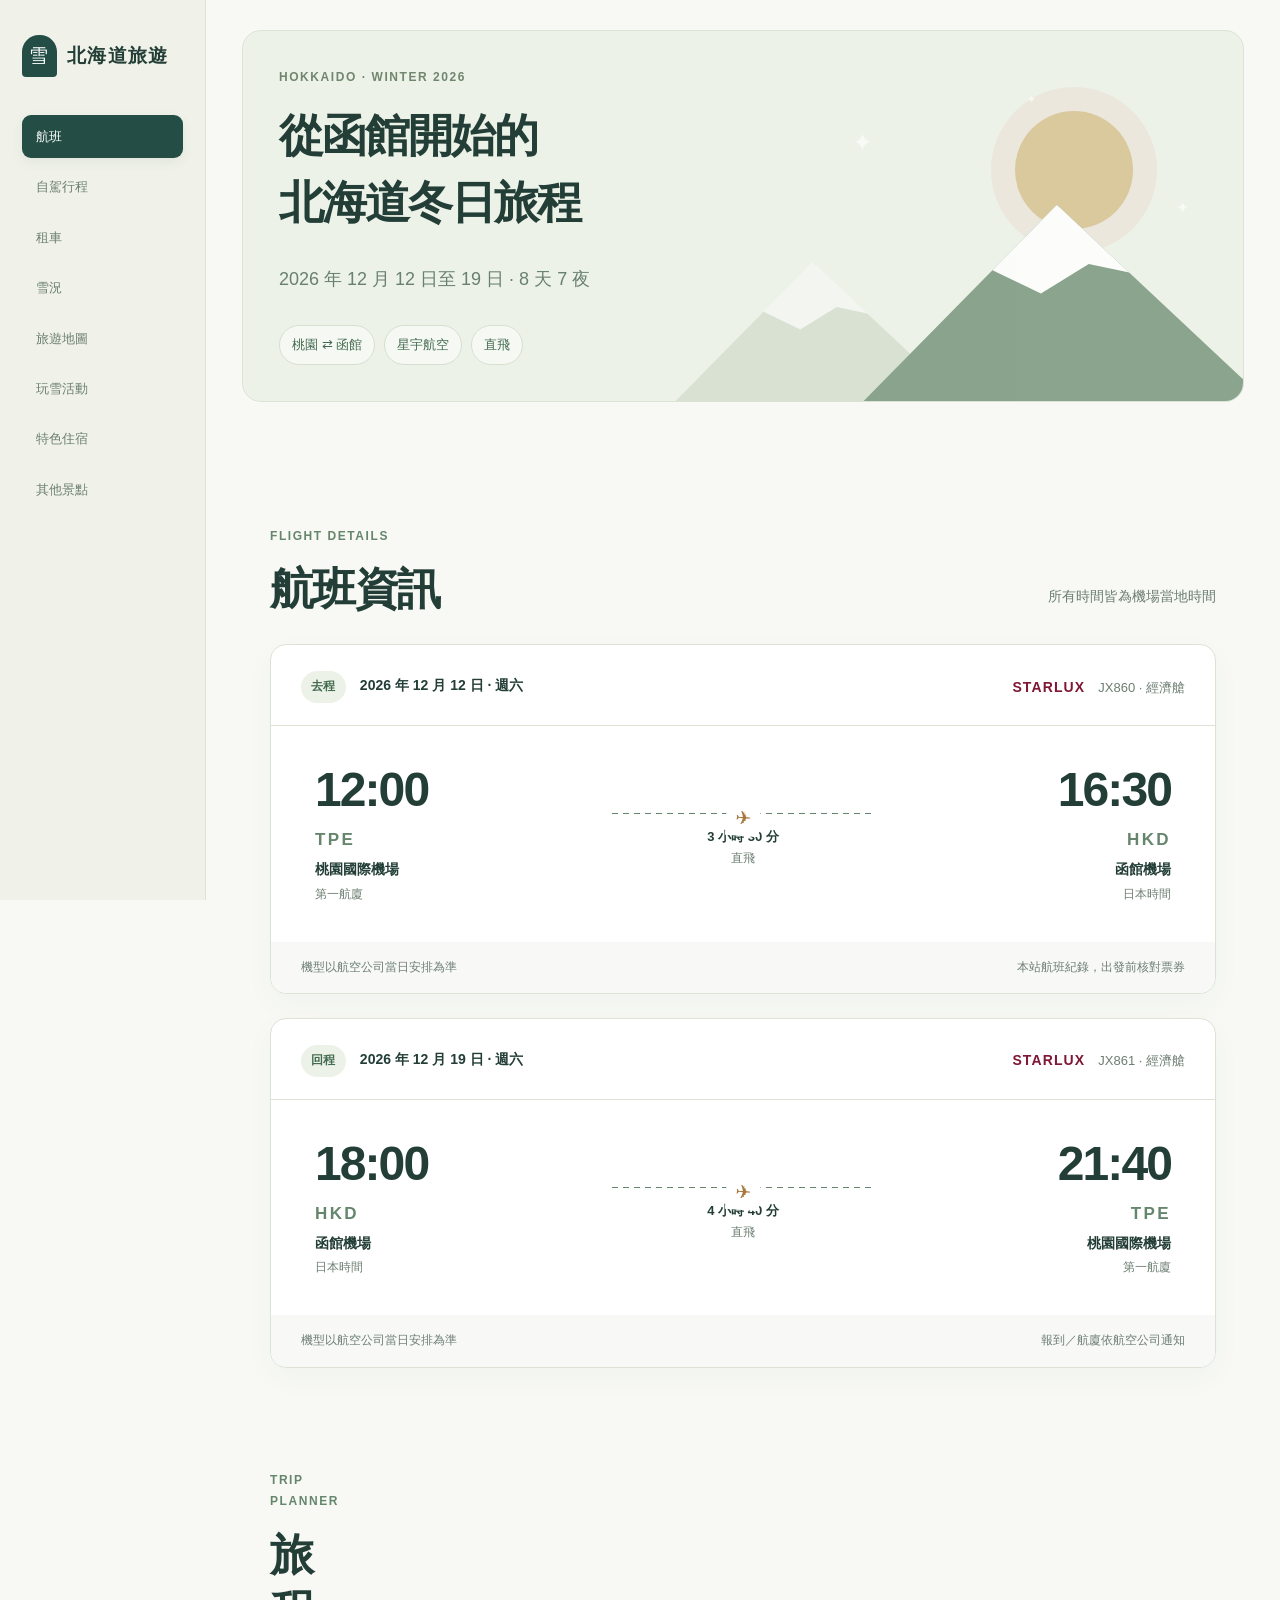
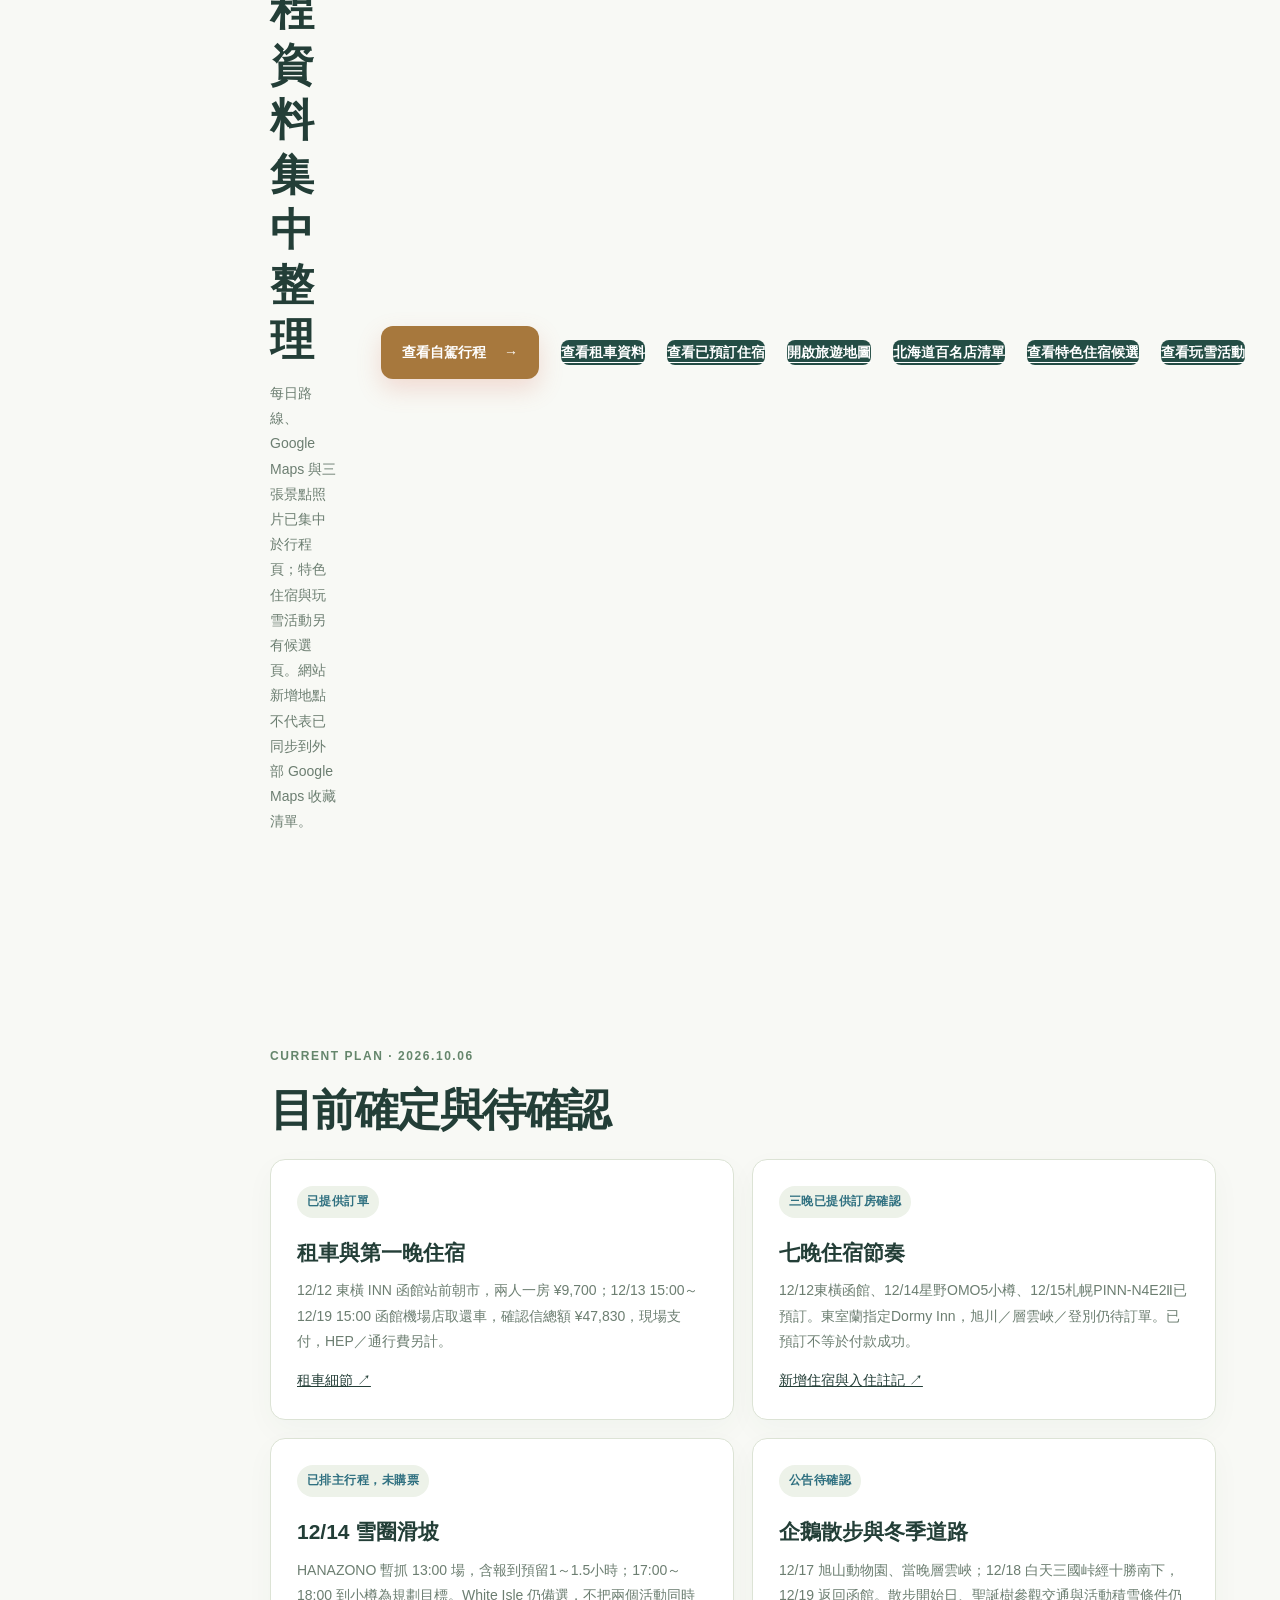
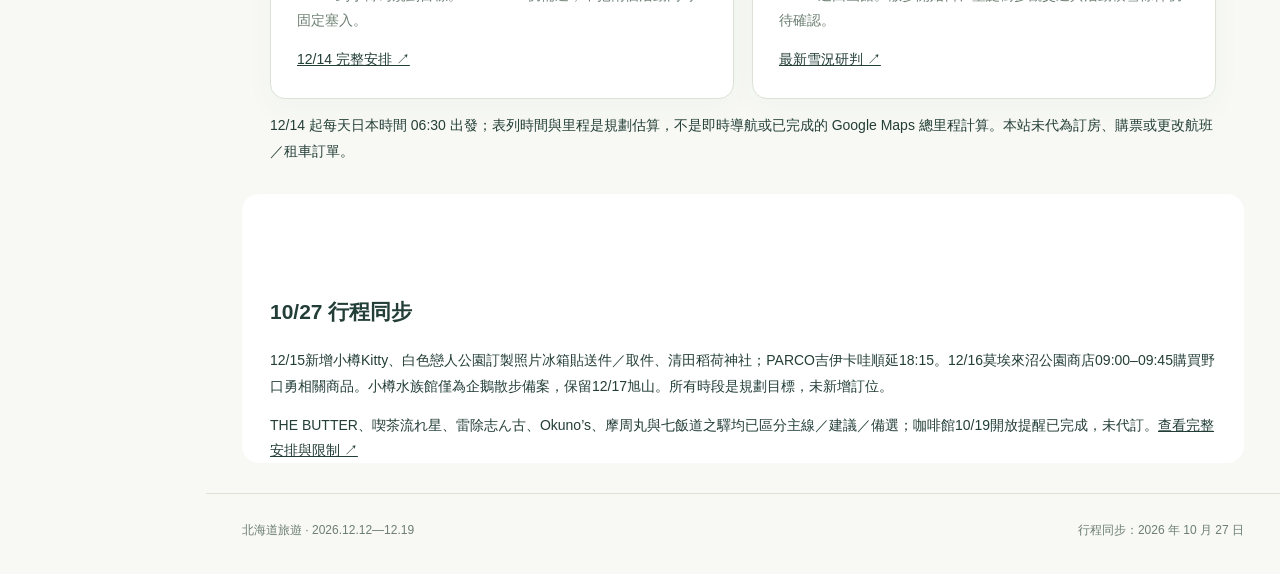
==== commit e770e0f2: "Complete eight-day journal frontend with expanded notes and photos" ====
--- a/index.html
+++ b/index.html
@@ -7,10 +7,8 @@
   <meta name="theme-color" content="#153a4b">
   <title>北海道旅遊 2026｜航班資訊</title>
   <link rel="icon" href="favicon.svg" type="image/svg+xml">
-  <link rel="preconnect" href="https://fonts.googleapis.com">
-  <link rel="preconnect" href="https://fonts.gstatic.com" crossorigin>
-  <link href="https://fonts.googleapis.com/css2?family=Noto+Sans+TC:wght@400;500;600;700;800&display=swap" rel="stylesheet">
   <link rel="stylesheet" href="styles.css?v=20261006-review">
+  <link rel="stylesheet" href="site-theme.css?v=20261029p2">
 </head>
 <body>
   <a class="skip-link" href="#main">跳至主要內容</a>
--- a/site-theme.css
+++ b/site-theme.css
@@ -0,0 +1,17 @@
+/* Journal companion pages: content, links and reservation status stay unchanged. */
+:root{--ink:#233e37;--muted:#6c7e71;--paper:#f8f9f5;--white:#fff;--deep:#244d45;--deep-2:#1d4039;--ice:#edf2e9;--blue:#65866c;--coral:#a7783d;--gold:#c4a76c;--line:#dce3d5;--shadow:0 10px 30px #244d4509;--radius-lg:20px;--radius-md:15px}
+body{font-family:-apple-system,BlinkMacSystemFont,"Segoe UI",sans-serif;color:var(--ink);background:var(--paper);font-size:14px;line-height:1.8}
+a,summary,button,input{touch-action:manipulation}a:focus-visible,button:focus-visible,summary:focus-visible{outline:3px solid #bc8433;outline-offset:4px}
+.site-header{position:fixed;inset:0 auto 0 0;width:206px;max-width:none;padding:35px 22px;background:#f0f2e9;border-right:1px solid var(--line);display:flex;flex-direction:column;justify-content:flex-start;align-items:stretch;gap:38px;overflow-y:auto;z-index:30;margin:0}
+.brand{font-family:serif;letter-spacing:.07em;gap:10px;font-weight:650;white-space:nowrap;font-size:19px}.brand-mark{background:var(--deep);border-radius:17px 17px 4px 4px;width:35px;height:42px;font-size:19px;font-weight:400;flex-shrink:0}
+.nav{display:grid;border:0;background:none;border-radius:0;padding:0;gap:7px;backdrop-filter:none}.nav-link{font-size:13px;padding:10px 14px;border-radius:9px;font-weight:550}.nav-link.active{background:var(--deep);box-shadow:0 4px 12px #244d4512}.nav-link:hover:not(.active){background:#e4e9dc}
+body>main{margin-left:206px;max-width:1400px;padding:30px 36px 0;width:calc(100% - 206px)}body>.footer{margin-left:206px;width:calc(100% - 206px);max-width:1400px;padding:26px 36px 32px;background:none;color:var(--muted);border-top:1px solid var(--line)}
+h1,h2,h3{color:var(--ink)}h1{font-family:"Noto Serif TC","Songti TC",serif;letter-spacing:.025em;font-weight:600}h2{font-weight:650}.eyebrow{color:#81917f;letter-spacing:.13em}.hero,.roadtrip-hero,.rental-hero,.weather-hero,.map-hero{border:1px solid var(--line);background:#edf2e9;color:var(--ink);box-shadow:none;border-radius:19px;min-height:0;margin:0 0 26px}.hero h1,.roadtrip-hero h1,.rental-hero h1,.weather-hero h1,.map-hero h1{color:var(--ink);font-size:clamp(32px,3.5vw,50px);line-height:1.5}.hero p,.rental-hero p,.weather-hero p,.map-hero p{color:#68806d}.hero-content{padding:36px}.hero-art{opacity:.8;min-height:270px}.hero .eyebrow{color:#70866e}.hero::before{opacity:.04}.hero-meta span{color:#436b4f;background:#fff8;border-color:#d5e0cf}.hero .mountain-back{background:#b1c2a8}.hero .mountain-front{background:#719076}.hero .sun{background:#d4be8a}.section-heading{gap:14px}.rental-section,.source-section,.content-section,.decision-section,.daily-section,.drive-guide{margin-top:30px;margin-bottom:30px}.source-section,.rental-section{border-color:var(--line);box-shadow:none;border-radius:17px;background:#fff}.flight-card,.booking-card,.guide-card,.place-card,.stay-card{border-color:var(--line);box-shadow:var(--shadow);border-radius:16px}.flight-card-top,.flight-card-bottom{border-color:var(--line)}.direction-tag.outbound,.direction-tag.inbound{background:#edf2e9;color:#436b4f}.text-button,.gallery-route-link{border-radius:8px;background:var(--deep);color:#fff}.vehicle-facts>div,.booking-facts>div{border-color:var(--line)}.warning-box,.warning-note,.important-note{background:#fbf5e8;border-color:#e8dfca;color:#805b23}.section-note{color:var(--muted)}.place-gallery-card,.place-card,.snow-card{border-color:var(--line);background:#fff;border-radius:15px}.place-gallery-top h3,.place-gallery-top h5,.place-gallery-note,.place-map-link,.other-map summary{color:#49654c}.place-gallery-note{color:#6e795d}.other-address{color:#657560}.other-map summary{padding:8px 0}.place-photo-row{display:flex;overflow-x:auto;gap:10px;scroll-snap-type:x mandatory;scrollbar-width:thin;overscroll-behavior-inline:contain;padding-bottom:8px}.place-photo-row .place-photo{flex:0 0 85%;scroll-snap-align:start}.place-photo-row .place-image-link{aspect-ratio:1.8}.place-photo figcaption{font-size:10px}.table-wrap,.weather-table-wrap{max-width:100%;overflow-x:auto}table{font-size:13px}td,th{overflow-wrap:anywhere}iframe{max-width:100%}.other-source{overflow-wrap:anywhere}.map-placeholder{background:#edf2e9}.page-intro,.intro-section{color:var(--ink)}.footer p{font-size:12px}
+body:not(.journey)>main#main{margin-left:206px;margin-right:0;width:calc(100% - 206px);max-width:1400px;padding:30px 36px 0}.roadtrip-hero .roadtrip-copy p,.roadtrip-hero .roadtrip-copy .eyebrow{color:#68806d}.snow-main .snow-hero{background:#edf2e9;color:var(--ink);border:1px solid var(--line);border-radius:19px}.snow-main .snow-hero h1{color:var(--ink);font-family:serif;font-weight:600;line-height:1.5}.snow-main .snow-hero a{color:var(--deep)}.snow-main .snow-hero .eyebrow{color:var(--muted)}
+@media(min-width:1600px){body:not(.journey)>main#main{padding-left:48px;padding-right:48px}}
+@media(max-width:1000px){.site-header{width:172px;padding:28px 16px}.brand{font-size:16px}.nav-link{padding:10px 12px}body>main{margin-left:172px;width:calc(100% - 172px);padding:25px}body>.footer{margin-left:172px;width:calc(100% - 172px);padding:25px}.hero{grid-template-columns:1fr}.hero-art{display:none}}
+@media(max-width:900px){.site-header{position:sticky;inset:auto;top:0;width:100%;padding:13px 18px 10px;display:block;overflow:visible;border-right:0;border-bottom:1px solid var(--line);background:#f8f9f5f5;backdrop-filter:blur(12px)}.brand{display:inline-flex;font-size:15px;margin-bottom:10px}.brand>span:last-child{display:inline}.brand-mark{width:24px;height:28px;font-size:14px;border-radius:10px 10px 3px 3px}.nav{display:flex;flex-wrap:nowrap;overflow-x:auto;gap:5px;scrollbar-width:thin;padding-bottom:4px;scroll-padding-inline:10px}.nav-link{padding:7px 11px;white-space:nowrap;font-size:12px;flex-shrink:0}body>main{margin-left:0;width:100%;padding:23px 20px 0}body>.footer{margin-left:0;width:100%;padding:24px 20px}.hero h1,.rental-hero h1,.weather-hero h1,.map-hero h1{font-size:34px}.hero-content{padding:28px}.hero-meta{flex-wrap:wrap}.content-section,.source-section,.rental-section,.decision-section{padding:20px}.place-photo-row .place-photo{flex-basis:91%}.source-links{overflow-wrap:anywhere}.section-heading{align-items:flex-start}.vehicle-facts{grid-template-columns:1fr}.place-gallery-top{flex-wrap:wrap}h2{font-size:23px}}
+@media(max-width:1000px) and (min-width:901px){body:not(.journey)>main#main{margin-left:172px;width:calc(100% - 172px);padding:25px}}
+@media(max-width:900px){body:not(.journey)>main#main{margin-left:0;width:100%;padding:23px 20px 0}}
+@media(max-width:400px){body:not(.journey)>main#main{padding:18px 13px 0}.site-header{padding-left:13px;padding-right:13px}.hero h1{font-size:30px}.hero-content{padding:23px 18px}.content-section,.source-section,.rental-section{padding:16px}.place-gallery-card{padding:14px}.section-heading{flex-direction:column}.airport time{font-size:28px}}
+@media(prefers-reduced-motion:reduce){*,*::before,*::after{scroll-behavior:auto!important;transition:none!important}}
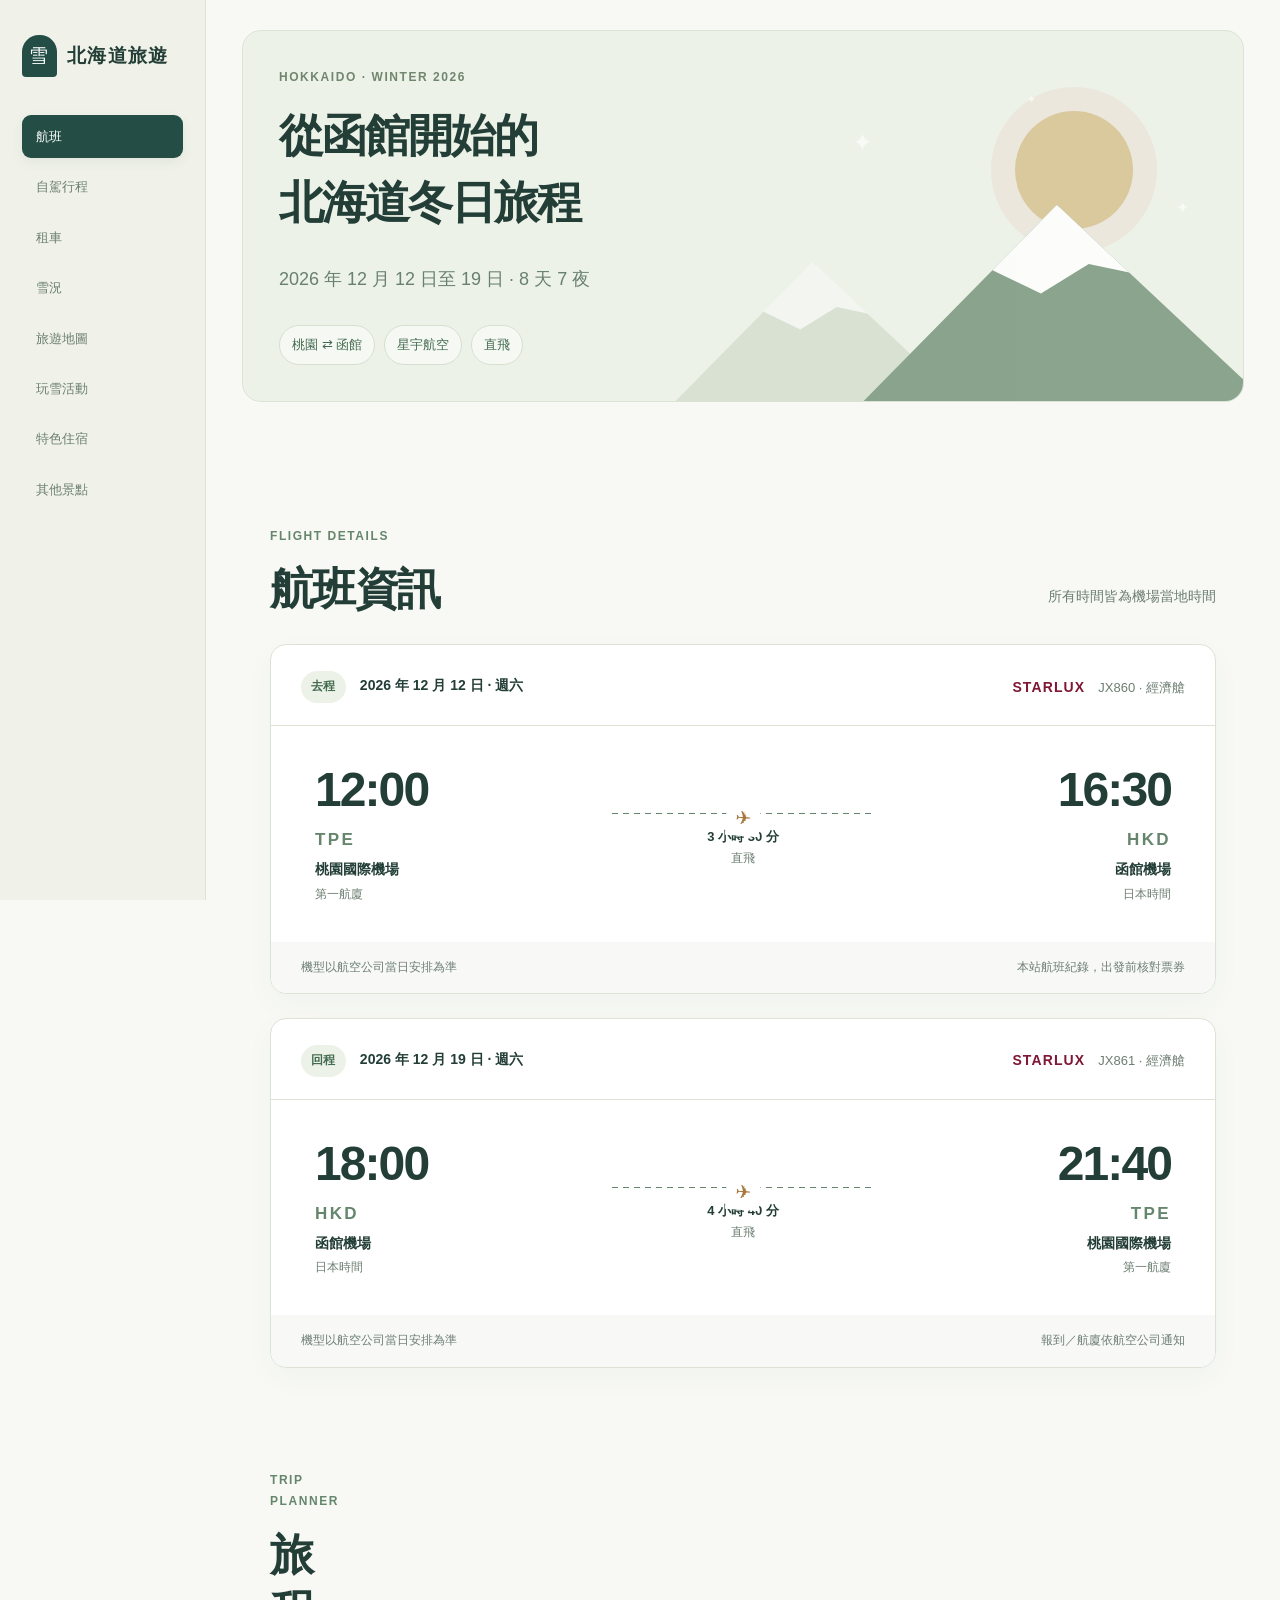
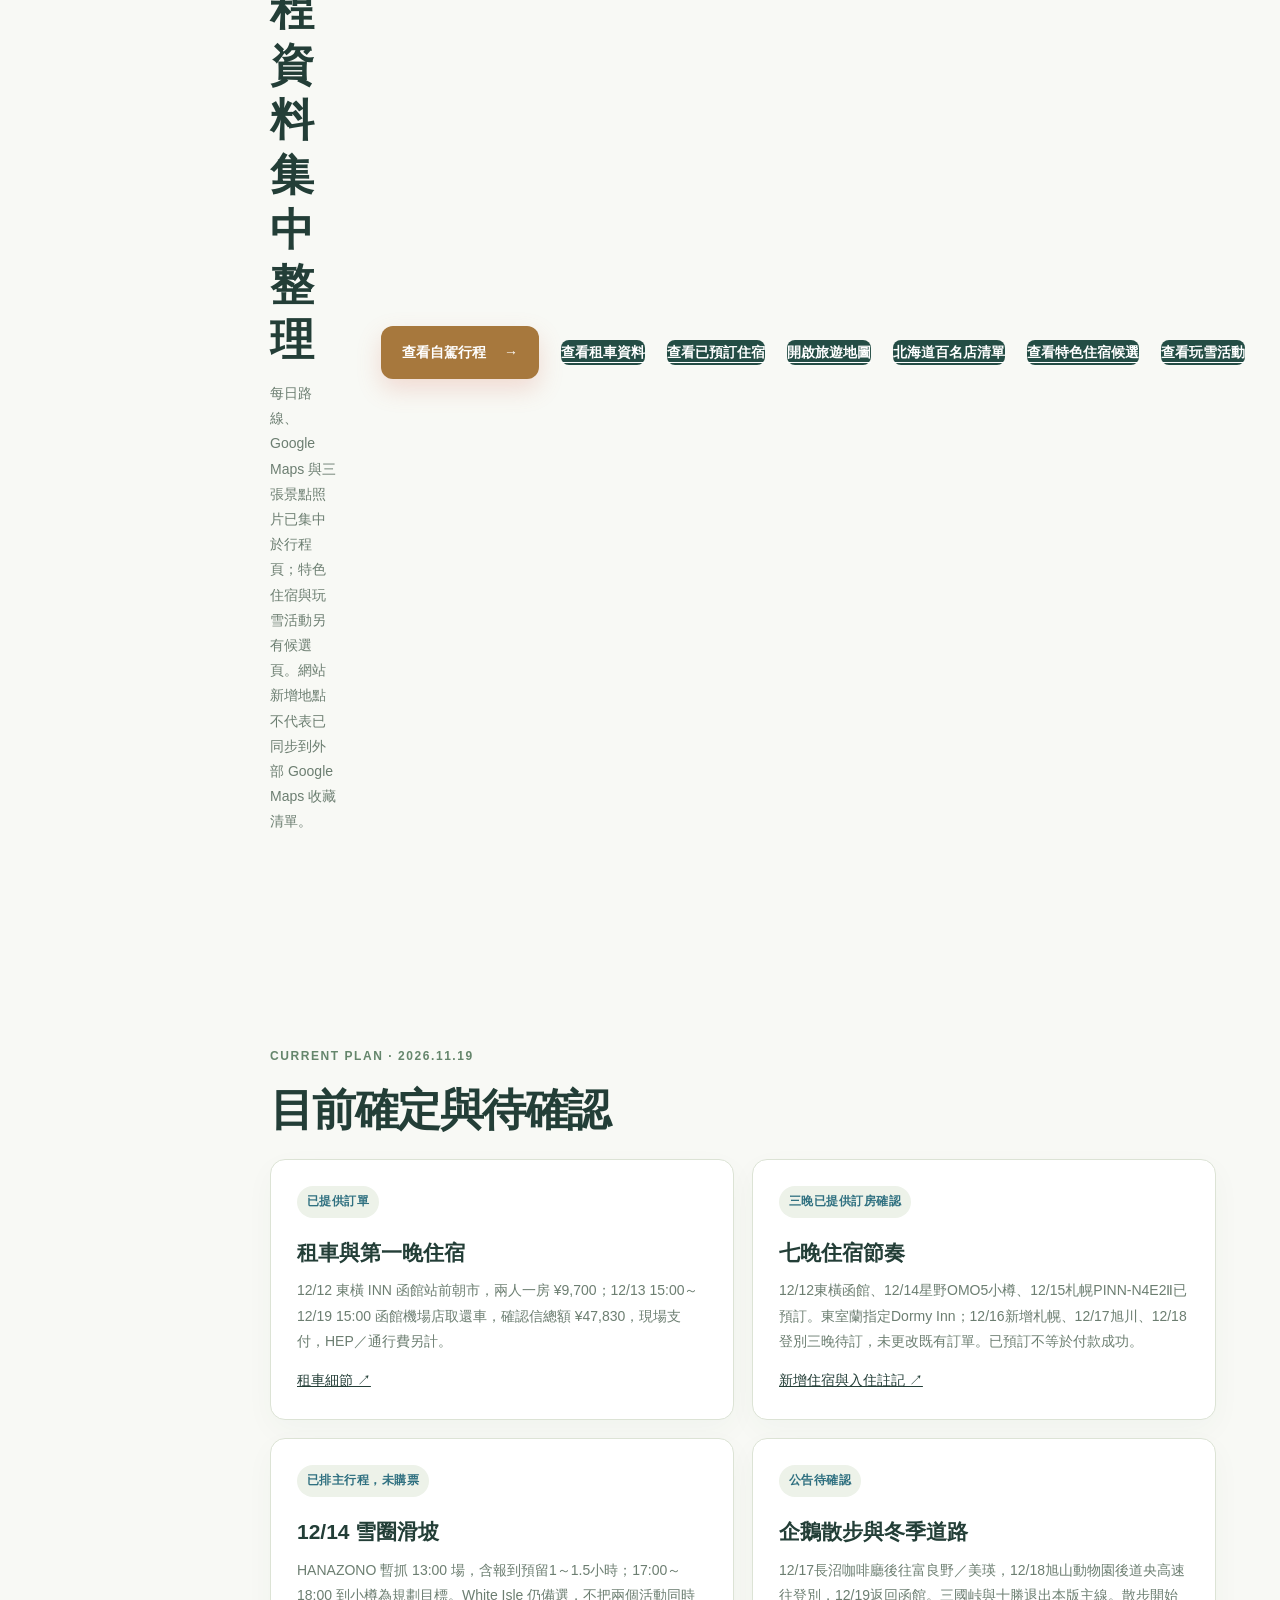
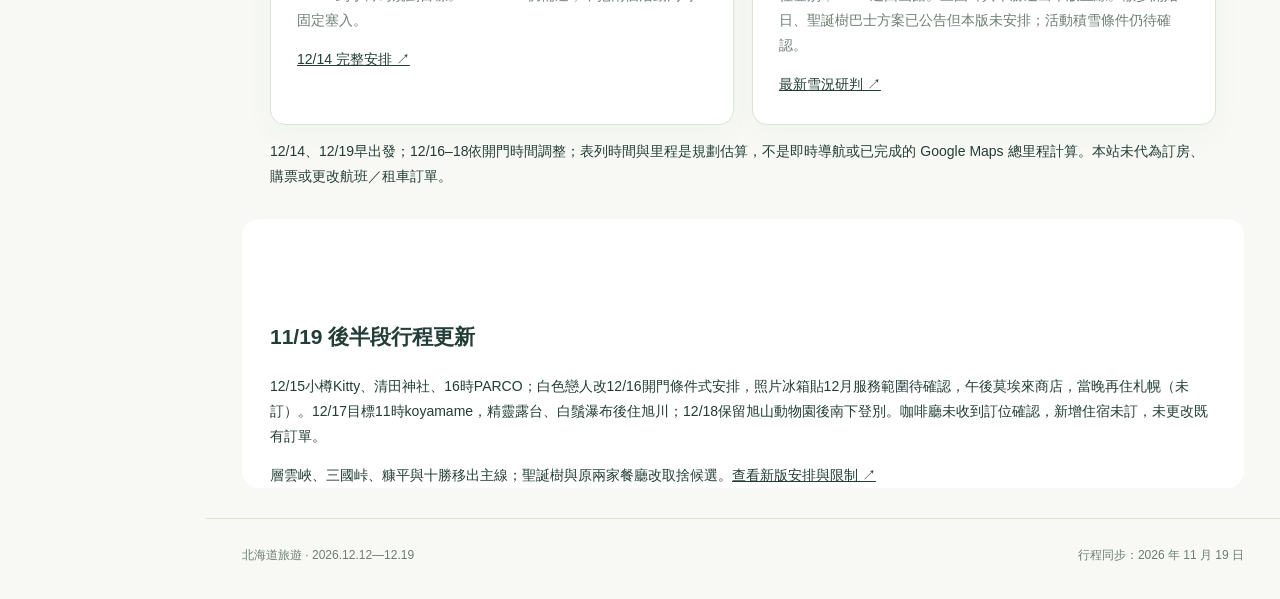
==== commit 426cef9d: "Replan Dec17 cafe and Dec18 Asahiyama route with winter buffers" ====
--- a/index.html
+++ b/index.html
@@ -162,21 +162,21 @@
       </div>
     </section>
     <section class="content-section" aria-labelledby="latest-heading">
-      <div class="section-heading compact"><div><p class="eyebrow dark">CURRENT PLAN · 2026.10.06</p><h2 id="latest-heading">目前確定與待確認</h2></div></div>
+      <div class="section-heading compact"><div><p class="eyebrow dark">CURRENT PLAN · 2026.11.19</p><h2 id="latest-heading">目前確定與待確認</h2></div></div>
       <div class="place-grid">
         <article class="place-card"><span class="place-type">已提供訂單</span><h3>租車與第一晚住宿</h3><p>12/12 東橫 INN 函館站前朝市，兩人一房 ¥9,700；12/13 15:00～12/19 15:00 函館機場店取還車，確認信總額 ¥47,830，現場支付，HEP／通行費另計。</p><a href="rental.html">租車細節 ↗</a></article>
-        <article class="place-card"><span class="place-type">三晚已提供訂房確認</span><h3>七晚住宿節奏</h3><p>12/12東橫函館、12/14星野OMO5小樽、12/15札幌PINN-N4E2Ⅱ已預訂。東室蘭指定Dormy Inn，旭川／層雲峽／登別仍待訂單。已預訂不等於付款成功。</p><a href="itinerary.html#confirmed-stays">新增住宿與入住註記 ↗</a></article>
+        <article class="place-card"><span class="place-type">三晚已提供訂房確認</span><h3>七晚住宿節奏</h3><p>12/12東橫函館、12/14星野OMO5小樽、12/15札幌PINN-N4E2Ⅱ已預訂。東室蘭指定Dormy Inn；12/16新增札幌、12/17旭川、12/18登別三晚待訂，未更改既有訂單。已預訂不等於付款成功。</p><a href="itinerary.html#confirmed-stays">新增住宿與入住註記 ↗</a></article>
         <article class="place-card"><span class="place-type">已排主行程，未購票</span><h3>12/14 雪圈滑坡</h3><p>HANAZONO 暫抓 13:00 場，含報到預留1～1.5小時；17:00～18:00 到小樽為規劃目標。White Isle 仍備選，不把兩個活動同時固定塞入。</p><a href="itinerary.html#day-3">12/14 完整安排 ↗</a></article>
-        <article class="place-card"><span class="place-type">公告待確認</span><h3>企鵝散步與冬季道路</h3><p>12/17 旭山動物園、當晚層雲峽；12/18 白天三國峠經十勝南下，12/19 返回函館。散步開始日、聖誕樹參觀交通與活動積雪條件仍待確認。</p><a href="weather.html">最新雪況研判 ↗</a></article>
+        <article class="place-card"><span class="place-type">公告待確認</span><h3>企鵝散步與冬季道路</h3><p>12/17長沼咖啡廳後往富良野／美瑛，12/18旭山動物園後道央高速往登別，12/19返回函館。三國峠與十勝退出本版主線。散步開始日、聖誕樹巴士方案已公告但本版未安排；活動積雪條件仍待確認。</p><a href="weather.html">最新雪況研判 ↗</a></article>
       </div>
-      <p>12/14 起每天日本時間 06:30 出發；表列時間與里程是規劃估算，不是即時導航或已完成的 Google Maps 總里程計算。本站未代為訂房、購票或更改航班／租車訂單。</p>
+      <p>12/14、12/19早出發；12/16–18依開門時間調整；表列時間與里程是規劃估算，不是即時導航或已完成的 Google Maps 總里程計算。本站未代為訂房、購票或更改航班／租車訂單。</p>
     </section>
-  <section class="rental-section" aria-labelledby="latest-sync"><h2 id="latest-sync">10/27 行程同步</h2><p>12/15新增小樽Kitty、白色戀人公園訂製照片冰箱貼送件／取件、清田稻荷神社；PARCO吉伊卡哇順延18:15。12/16莫埃來沼公園商店09:00–09:45購買野口勇相關商品。小樽水族館僅為企鵝散步備案，保留12/17旭山。所有時段是規劃目標，未新增訂位。</p><p>THE BUTTER、喫茶流れ星、雷除志ん古、Okuno’s、摩周丸與七飯道之驛均已區分主線／建議／備選；咖啡館10/19開放提醒已完成，未代訂。<a href="itinerary.html">查看完整安排與限制 ↗</a></p></section>
+  <section class="rental-section" aria-labelledby="latest-sync"><h2 id="latest-sync">11/19 後半段行程更新</h2><p>12/15小樽Kitty、清田神社、16時PARCO；白色戀人改12/16開門條件式安排，照片冰箱貼12月服務範圍待確認，午後莫埃來商店，當晚再住札幌（未訂）。12/17目標11時koyamame，精靈露台、白鬚瀑布後住旭川；12/18保留旭山動物園後南下登別。咖啡廳未收到訂位確認，新增住宿未訂，未更改既有訂單。</p><p>層雲峽、三國峠、糠平與十勝移出主線；聖誕樹與原兩家餐廳改取捨候選。<a href="itinerary.html#nov19-update">查看新版安排與限制 ↗</a></p></section>
   </main>
 
   <footer class="footer">
     <p>北海道旅遊 · 2026.12.12—12.19</p>
-    <p>行程同步：2026 年 10 月 27 日</p>
+    <p>行程同步：2026 年 11 月 19 日</p>
   </footer>
 </body>
 </html>
